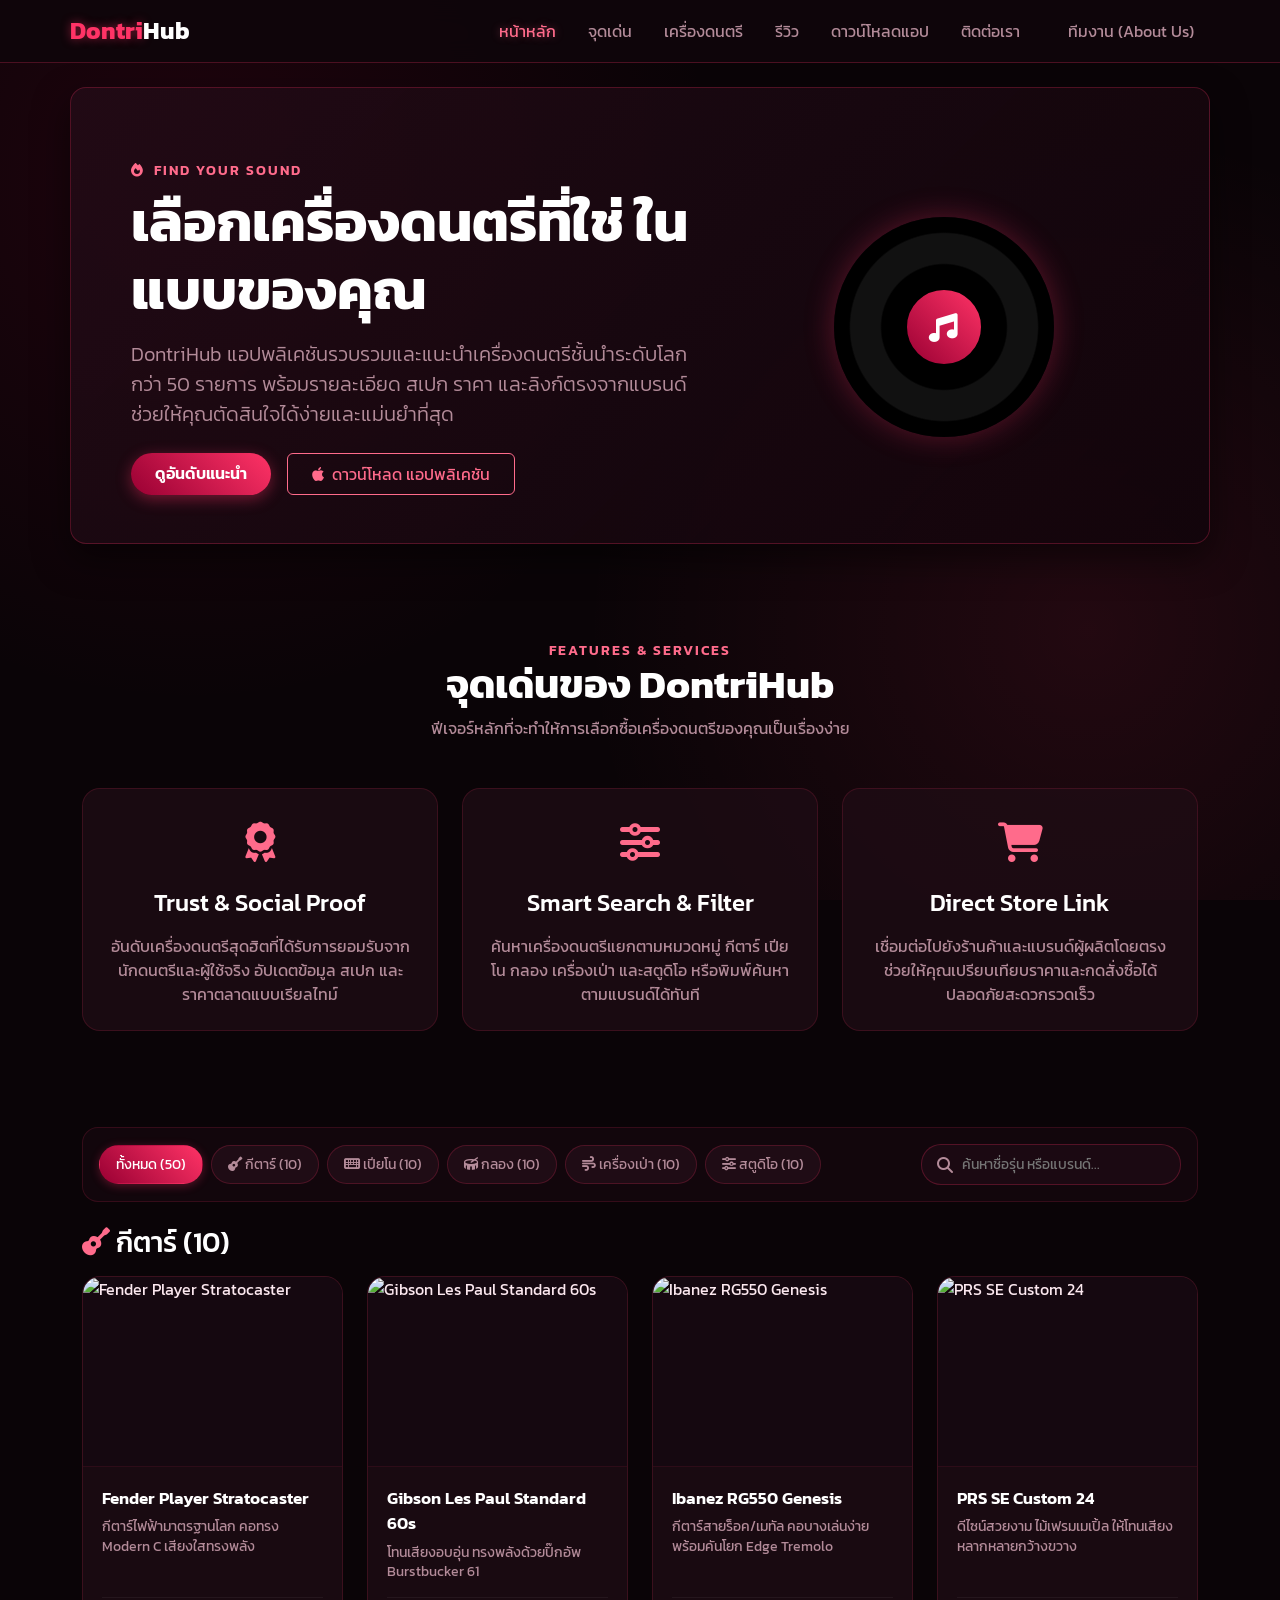
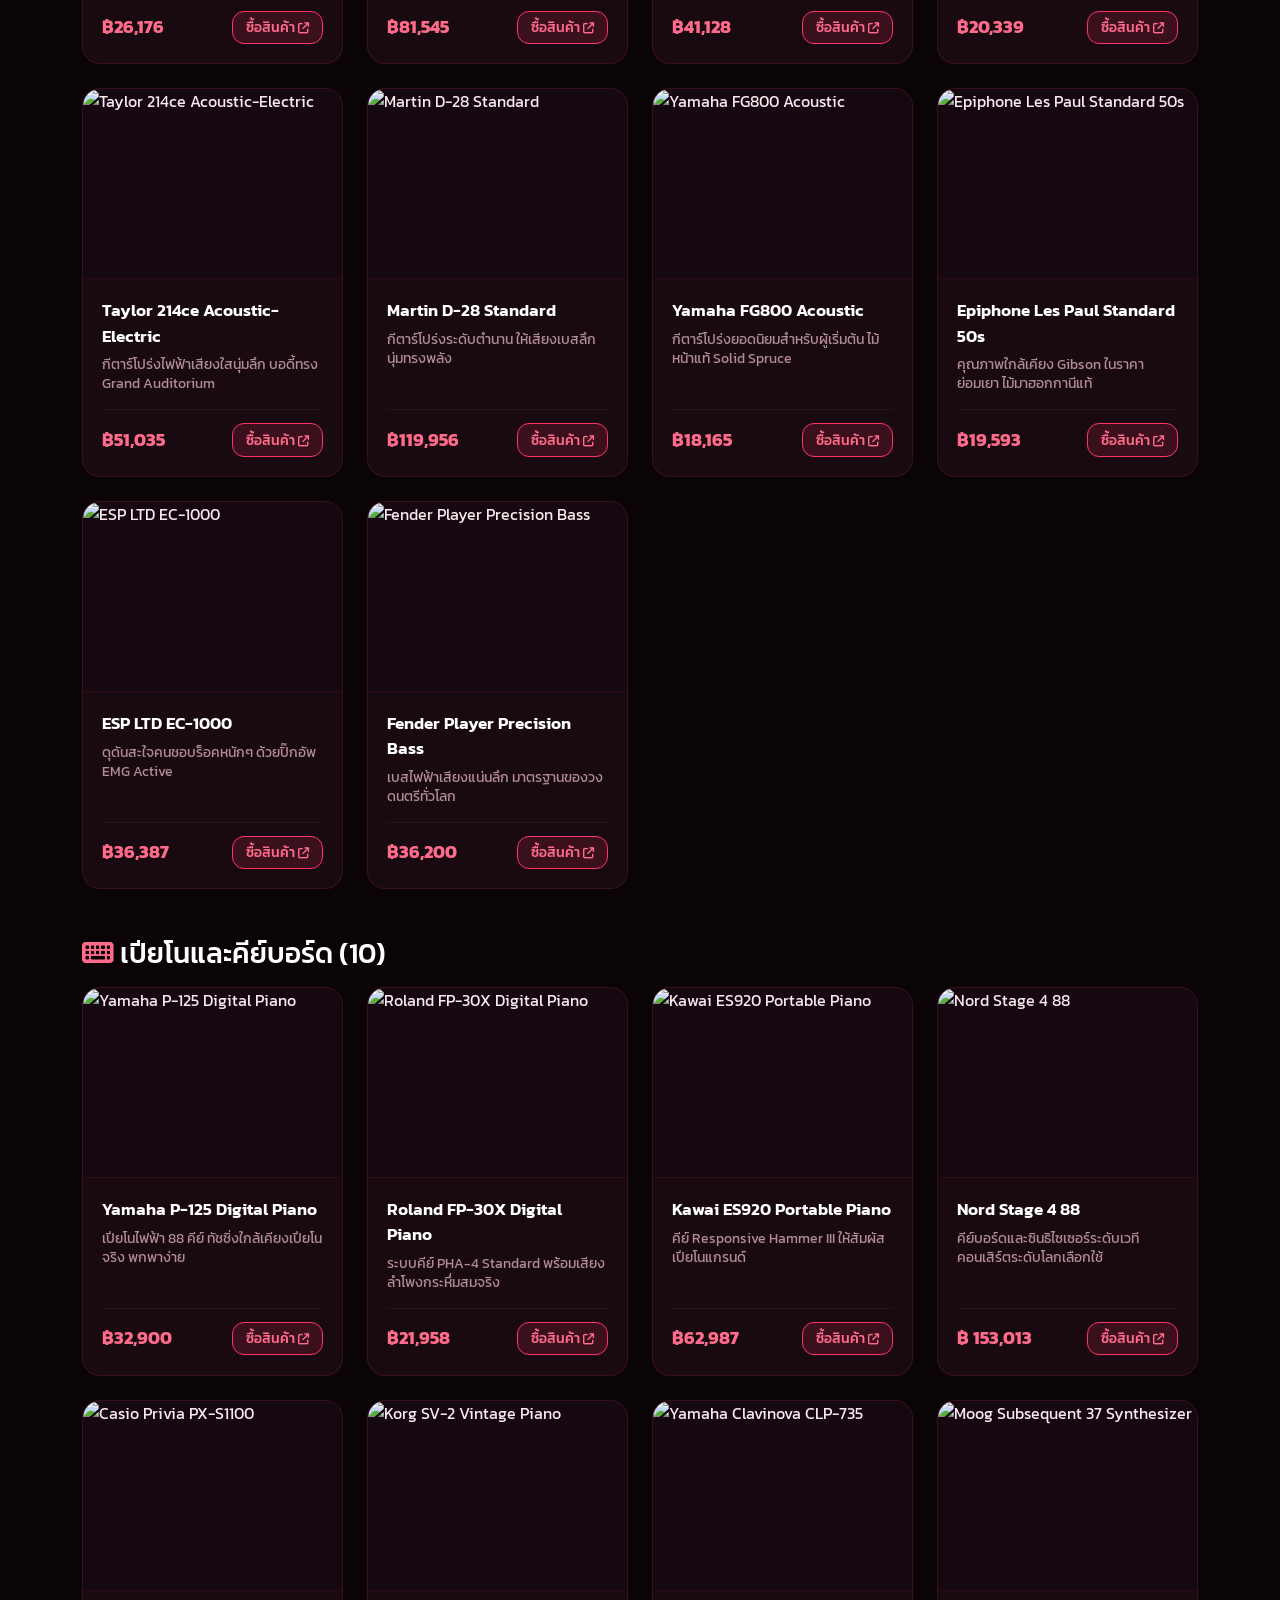
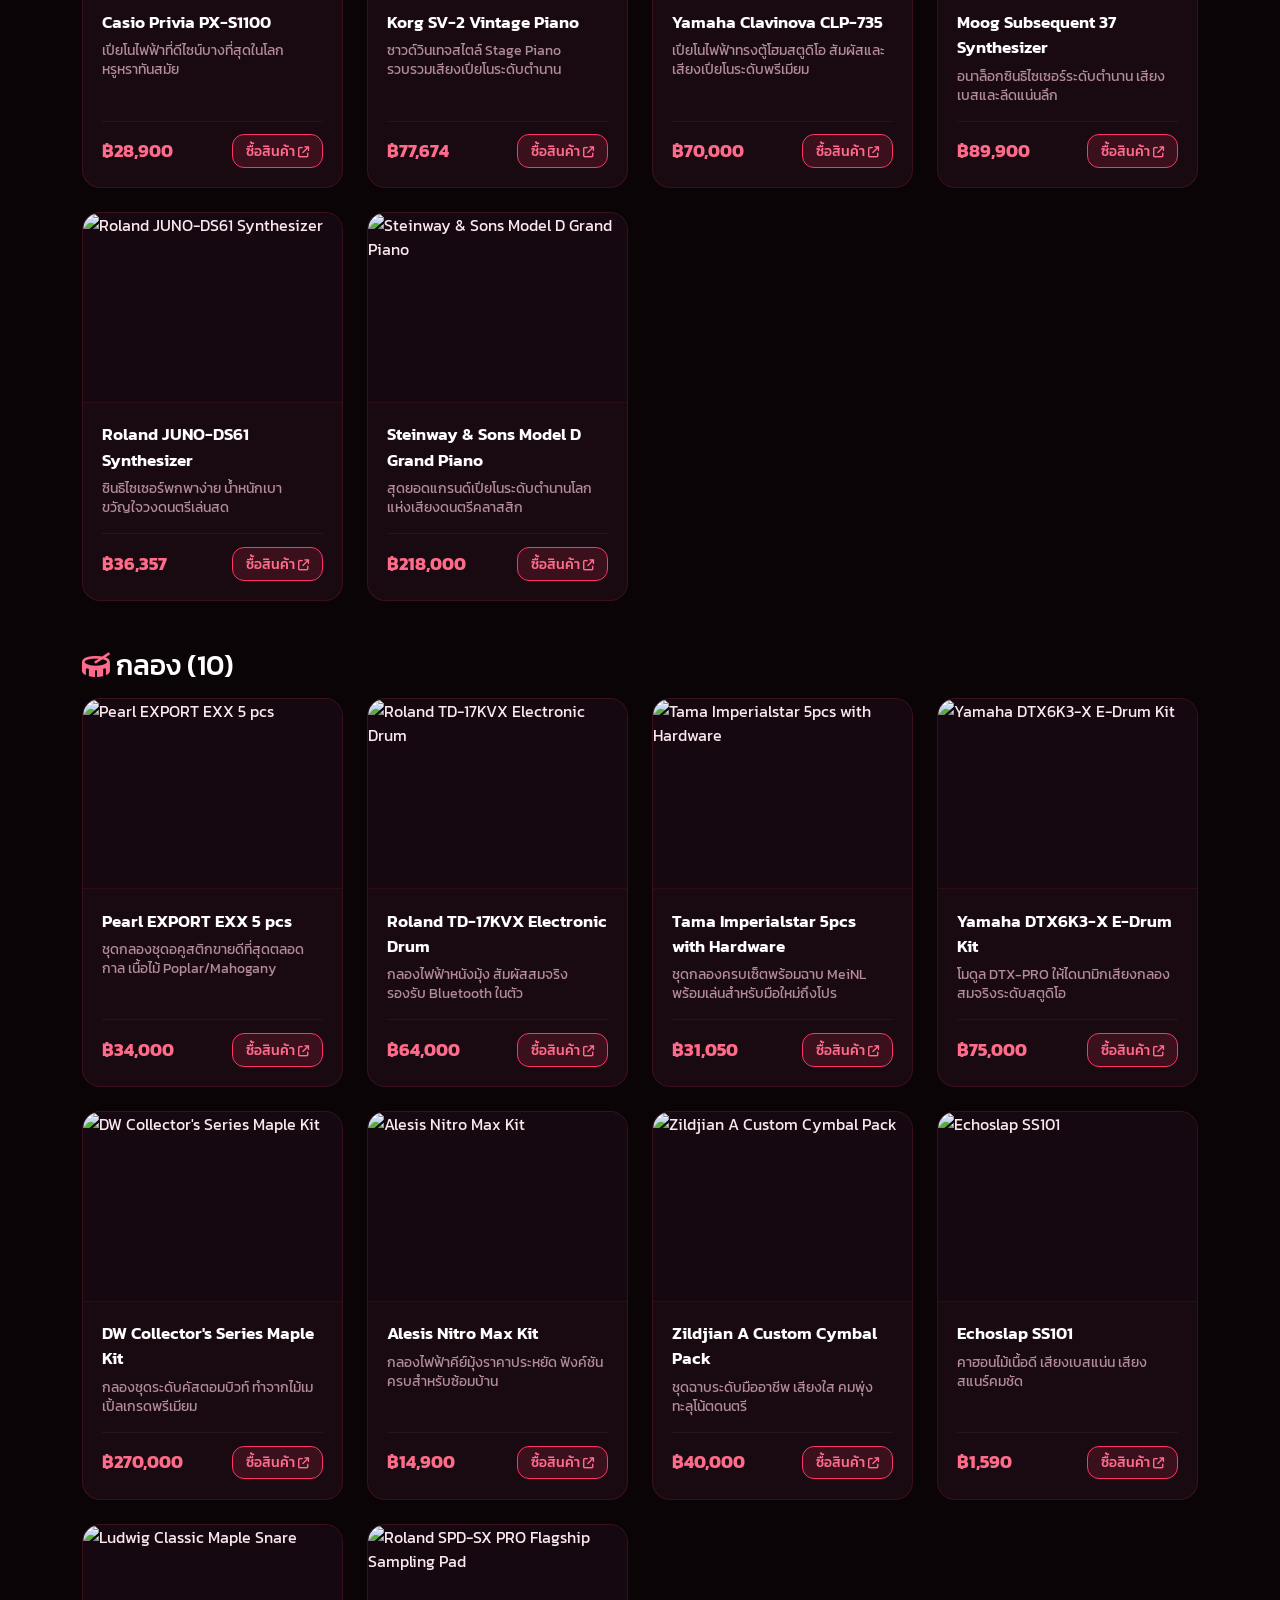
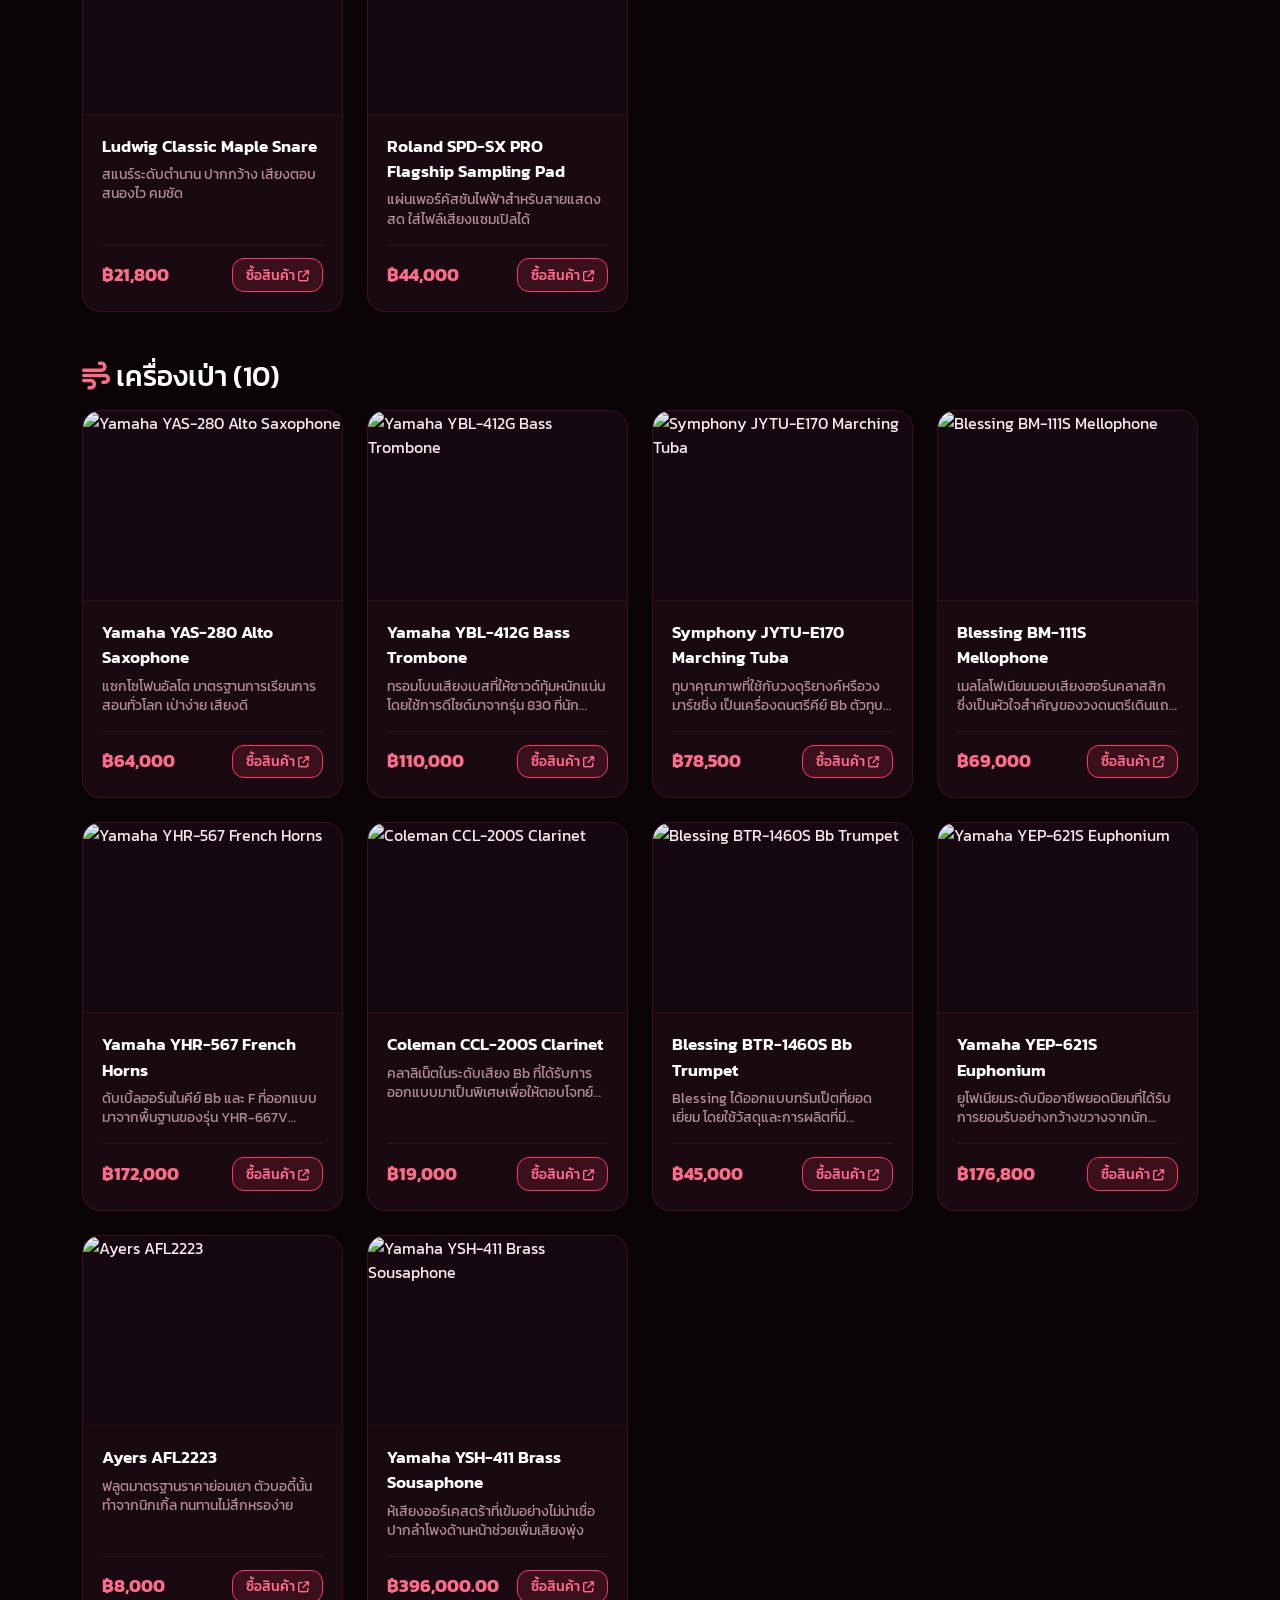
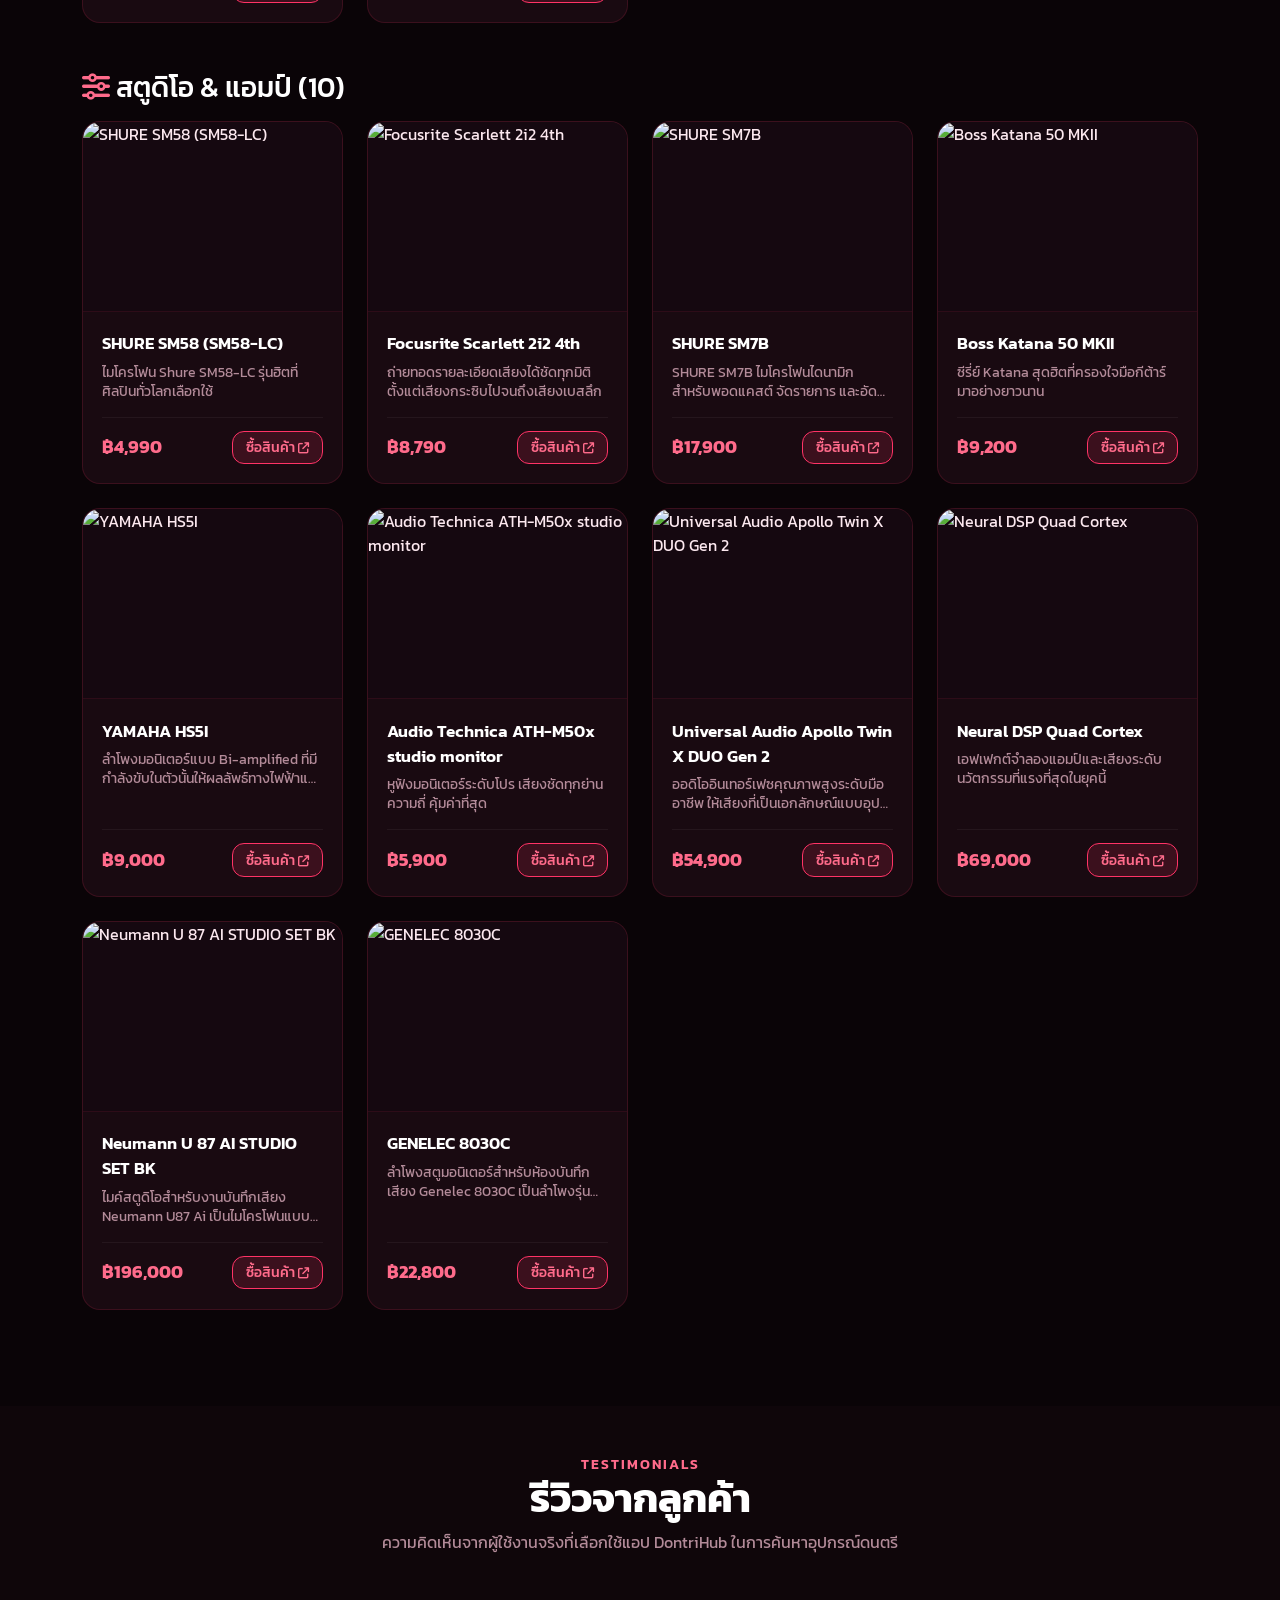
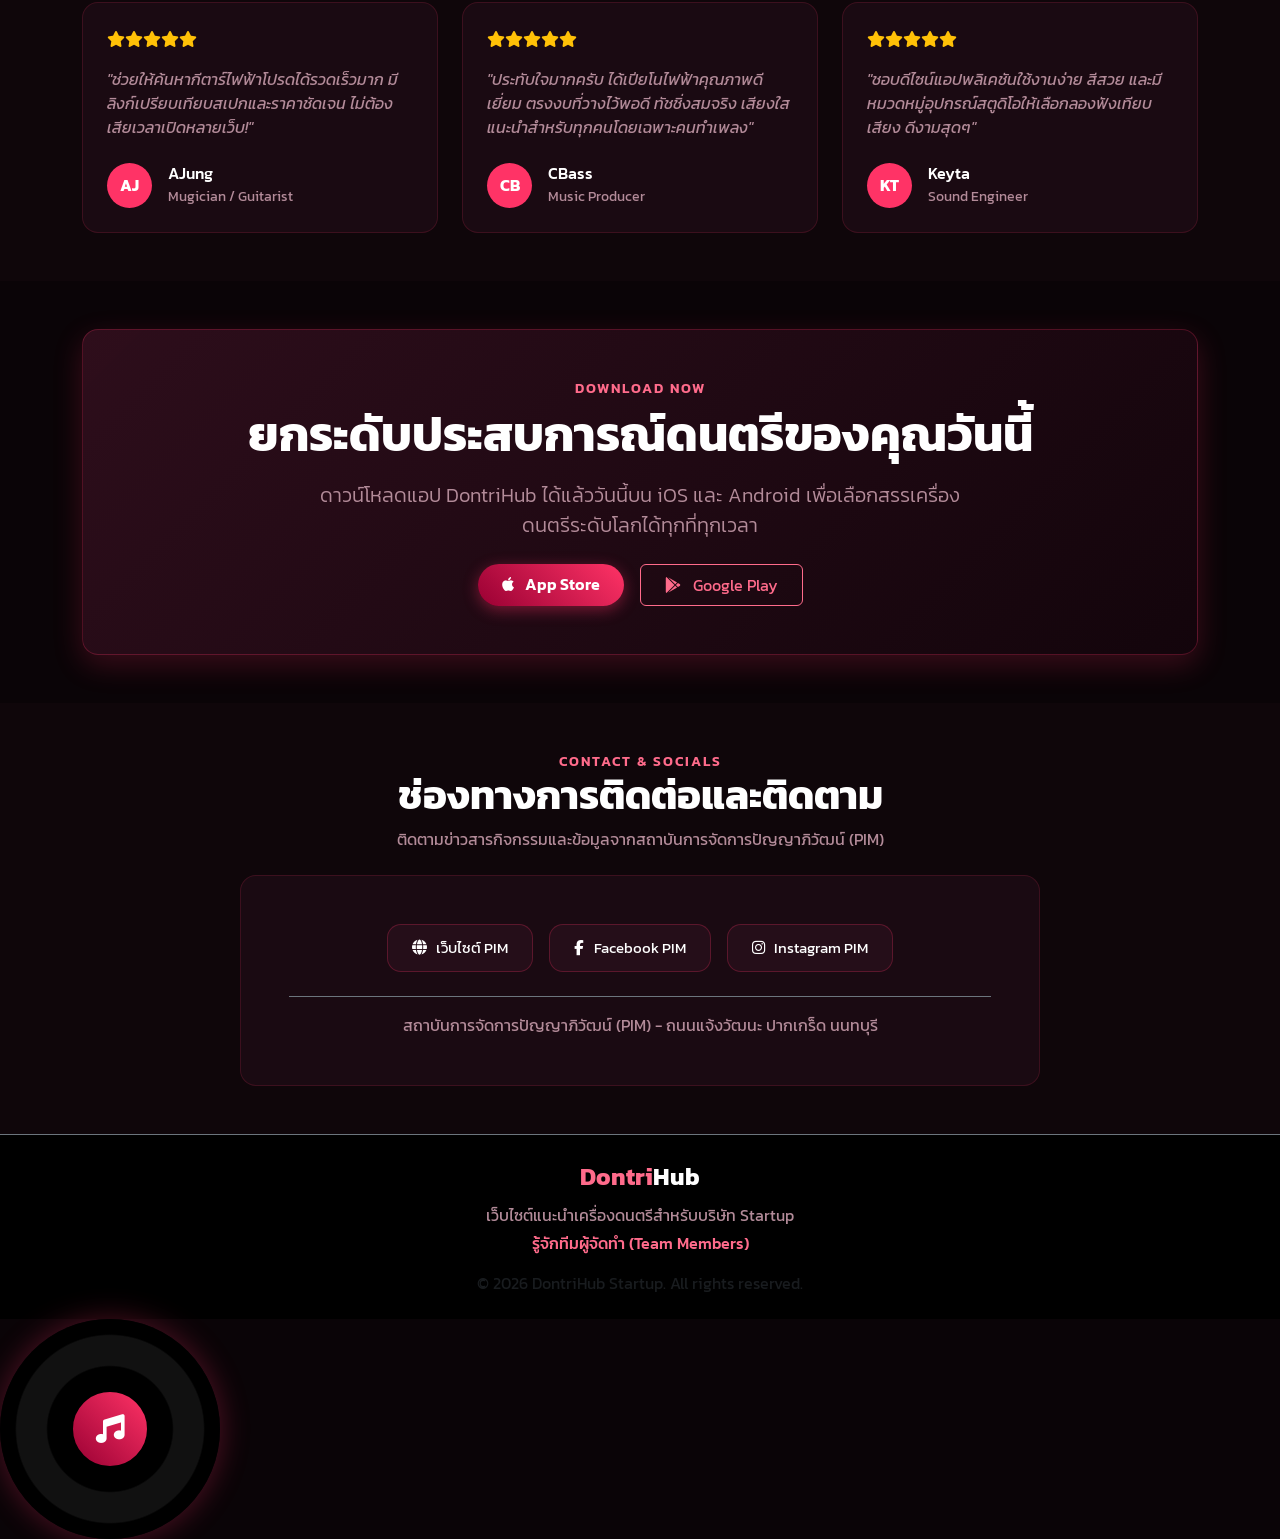
==== index.html @ ffc04650 "Add files via upload" ====
<!DOCTYPE html>
<html lang="th">

<head>
    <meta charset="UTF-8">
    <meta name="viewport" content="width=device-width, initial-scale=1.0">
    <title>DontriHub</title>
    <link rel="icon" type="image/jpeg" href="Logo.png">    
    <!-- Bootstrap 5 CSS -->
    <link href="https://cdn.jsdelivr.net/npm/bootstrap@5.3.2/dist/css/bootstrap.min.css" rel="stylesheet">

    <!-- Google Fonts & Font Awesome -->
    <link href="https://fonts.googleapis.com/css2?family=Kanit:wght@300;400;500;600;700&display=swap" rel="stylesheet">
    <link rel="stylesheet" href="https://cdnjs.cloudflare.com/ajax/libs/font-awesome/6.4.0/css/all.min.css">

    <!-- Custom CSS -->
    <link rel="stylesheet" href="style.css">
</head>

<body data-bs-spy="scroll" data-bs-target="#navbar-main" data-bs-offset="80">

    <!-- Header / Navbar -->
    <header class="sticky-top bg-dark-nav">
        <nav id="navbar-main" class="navbar navbar-expand-lg navbar-dark container py-2">
            <a class="navbar-brand logo fw-bold" href="#header"><span>Dontri</span>Hub</a>
            <button class="navbar-toggler" type="button" data-bs-toggle="collapse" data-bs-target="#navbarNav">
                <span class="navbar-toggler-icon"></span>
            </button>
            <div class="collapse navbar-collapse" id="navbarNav">
                <ul class="navbar-nav ms-auto align-items-center gap-lg-3">
                    <li class="nav-item"><a class="nav-link active" href="#header">หน้าหลัก</a></li>
                    <li class="nav-item"><a class="nav-link" href="#features">จุดเด่น</a></li>
                    <li class="nav-item"><a class="nav-link" href="#catalog">เครื่องดนตรี</a></li>
                    <li class="nav-item"><a class="nav-link" href="#testimonials">รีวิว</a></li>
                    <li class="nav-item"><a class="nav-link" href="#cta">ดาวน์โหลดแอป</a></li>
                    <li class="nav-item"><a class="nav-link" href="#contact">ติดต่อเรา</a></li>
                    <li class="nav-item"><a class="nav-link btn btn-outline-pink px-3 ms-lg-2 mt-2 mt-lg-0"
                            href="about.html">ทีมงาน (About Us)</a></li>
                </ul>
            </div>
        </nav>
    </header>

    <!-- SECTION 1: HEADER (TITLE & HERO) -->
    <section id="header" class="hero-section py-5">
        <div class="container">
            <div class="row align-items-center gy-4 hero-banner p-4 p-lg-5 rounded-4">
                <!-- Column 1: Text Content -->
                <div class="col-lg-7 col-12 text-center text-lg-start hero-text">
                    <div class="sub-tag mb-2"><i class="fa-solid fa-fire me-1"></i> FIND YOUR SOUND</div>
                    <h1 class="display-4 fw-bold text-white mb-3">เลือกเครื่องดนตรีที่ใช่ ในแบบของคุณ</h1>
                    <p class="lead text-sub mb-4">
                        DontriHub แอปพลิเคชันรวบรวมและแนะนำเครื่องดนตรีชั้นนำระดับโลกกว่า 50 รายการ
                        พร้อมรายละเอียด สเปก ราคา และลิงก์ตรงจากแบรนด์ ช่วยให้คุณตัดสินใจได้ง่ายและแม่นยำที่สุด
                    </p>
                    <div class="d-flex flex-wrap gap-3 justify-content-center justify-content-lg-start">
                        <a href="#catalog" class="btn btn-primary-custom px-4 py-2">ดูอันดับแนะนำ</a>
                        <a href="#cta" class="btn btn-outline-pink px-4 py-2"><i class="fa-brands fa-apple me-1"></i>
                            ดาวน์โหลด แอปพลิเคชัน</a>
                    </div>
                </div>
                <!-- Column 2: Interactive Vinyl / App Preview -->
                <div class="col-lg-5 col-12 d-flex justify-content-center">
                    <div class="vinyl-wrapper">
                        <div class="vinyl-disc">
                            <div class="vinyl-center">
                                <i class="fa-solid fa-music"></i>
                            </div>
                        </div>
                    </div>
                </div>
            </div>
        </div>
    </section>

    <!-- SECTION 2: FEATURES (3 Column Responsive Requirement) -->
    <section id="features" class="py-5">
        <div class="container">
            <div class="text-center mb-5">
                <div class="sub-tag">FEATURES & SERVICES</div>
                <h2 class="display-6 fw-bold text-white">จุดเด่นของ DontriHub</h2>
                <p class="text-sub">ฟีเจอร์หลักที่จะทำให้การเลือกซื้อเครื่องดนตรีของคุณเป็นเรื่องง่าย</p>
            </div>

            <!-- Desktop: 3 Columns, Mobile/Tablet: 1 Column -->
            <div class="row g-4">
                <div class="col-lg-4 col-md-12">
                    <div class="card feature-card h-100 p-4 text-center">
                        <div class="feature-icon mb-3">
                           <i class="fa-solid fa-award"></i>
                        </div>
                        <h4 class="text-white mb-3">Trust & Social Proof</h4>
                        <p class="text-sub mb-0">อันดับเครื่องดนตรีสุดฮิตที่ได้รับการยอมรับจากนักดนตรีและผู้ใช้จริง อัปเดตข้อมูล สเปก และราคาตลาดแบบเรียลไทม์</p>
                    </div>
                </div>
                <div class="col-lg-4 col-md-12">
                    <div class="card feature-card h-100 p-4 text-center">
                        <div class="feature-icon mb-3">
                            <i class="fa-solid fa-sliders"></i>
                        </div>
                        <h4 class="text-white mb-3">Smart Search & Filter</h4>
                        <p class="text-sub mb-0">ค้นหาเครื่องดนตรีแยกตามหมวดหมู่ กีตาร์ เปียโน กลอง เครื่องเป่า
                            และสตูดิโอ หรือพิมพ์ค้นหาตามแบรนด์ได้ทันที</p>
                    </div>
                </div>
                <div class="col-lg-4 col-md-12">
                    <div class="card feature-card h-100 p-4 text-center">
                        <div class="feature-icon mb-3">
                            <i class="fa-solid fa-cart-shopping"></i>
                        </div>
                        <h4 class="text-white mb-3">Direct Store Link</h4>
                        <p class="text-sub mb-0">เชื่อมต่อไปยังร้านค้าและแบรนด์ผู้ผลิตโดยตรง
                            ช่วยให้คุณเปรียบเทียบราคาและกดสั่งซื้อได้ปลอดภัยสะดวกรวดเร็ว</p>
                    </div>
                </div>
            </div>
        </div>
    </section>

    <!-- CATALOG SECTION (INSTRUMENT RANKING) -->
    <section id="catalog" class="py-5">
        <div class="container">
            <!-- Controls Bar (Category Tabs & Search Input) -->
            <div
                class="controls-bar p-3 mb-4 rounded-4 d-flex flex-wrap align-items-center justify-content-between gap-3">
                <div class="category-tabs d-flex flex-wrap gap-2">
                    <button class="tab-btn active" onclick="scrollToCategory('catalog-start', this)">ทั้งหมด
                        (50)</button>
                    <button class="tab-btn" onclick="scrollToCategory('cat-guitar', this)"><i
                            class="fa-solid fa-guitar"></i> กีตาร์ (10)</button>
                    <button class="tab-btn" onclick="scrollToCategory('cat-piano', this)"><i
                            class="fa-solid fa-keyboard"></i> เปียโน (10)</button>
                    <button class="tab-btn" onclick="scrollToCategory('cat-drums', this)"><i
                            class="fa-solid fa-drum"></i> กลอง (10)</button>
                    <button class="tab-btn" onclick="scrollToCategory('cat-wind', this)"><i
                            class="fa-solid fa-wind"></i> เครื่องเป่า (10)</button>
                    <button class="tab-btn" onclick="scrollToCategory('cat-studio', this)"><i
                            class="fa-solid fa-sliders"></i> สตูดิโอ (10)</button>
                </div>
                <div class="search-box">
                    <i class="fa-solid fa-magnifying-glass"></i>
                    <input type="text" id="searchInput" onkeyup="searchProducts()"
                        placeholder="ค้นหาชื่อรุ่น หรือแบรนด์...">
                </div>
            </div>

            <!-- Search Results Container -->
            <div id="searchResultContainer" style="display: none;" class="mb-5">
                <div class="category-title mb-3">
                    <h3 class="text-white"><i class="fa-solid fa-magnifying-glass text-pink"></i> ผลการค้นหา</h3>
                </div>
                <div class="products-grid" id="searchGrid"></div>
            </div>

            <!-- All Categories Container -->
            <div id="allCategoriesContainer">
                <!-- 1. กีตาร์ -->
                <div id="cat-guitar" class="category-block mb-5">
                    <div class="category-title mb-3">
                        <h3 class="text-white"><i class="fa-solid fa-guitar text-pink"></i> กีตาร์ (10)</h3>
                    </div>
                    <div class="products-grid" id="grid-guitar"></div>
                </div>

                <!-- 2. เปียโนและคีย์บอร์ด -->
                <div id="cat-piano" class="category-block mb-5">
                    <div class="category-title mb-3">
                        <h3 class="text-white"><i class="fa-solid fa-keyboard text-pink"></i> เปียโนและคีย์บอร์ด (10)
                        </h3>
                    </div>
                    <div class="products-grid" id="grid-piano"></div>
                </div>

                <!-- 3. กลอง -->
                <div id="cat-drums" class="category-block mb-5">
                    <div class="category-title mb-3">
                        <h3 class="text-white"><i class="fa-solid fa-drum text-pink"></i> กลอง (10)</h3>
                    </div>
                    <div class="products-grid" id="grid-drums"></div>
                </div>

                <!-- 4. เครื่องเป่า -->
                <div id="cat-wind" class="category-block mb-5">
                    <div class="category-title mb-3">
                        <h3 class="text-white"><i class="fa-solid fa-wind text-pink"></i> เครื่องเป่า (10)</h3>
                    </div>
                    <div class="products-grid" id="grid-wind"></div>
                </div>

                <!-- 5. สตูดิโอ & แอมป์ -->
                <div id="cat-studio" class="category-block mb-5">
                    <div class="category-title mb-3">
                        <h3 class="text-white"><i class="fa-solid fa-sliders text-pink"></i> สตูดิโอ & แอมป์ (10)</h3>
                    </div>
                    <div class="products-grid" id="grid-studio"></div>
                </div>
            </div>
        </div>
    </section>

    <!-- SECTION 3: ADDITIONAL SECTION - TESTIMONIALS (Required Optional Choice) -->
    <section id="testimonials" class="py-5 bg-card-dark">
        <div class="container">
            <div class="text-center mb-5">
                <div class="sub-tag">TESTIMONIALS</div>
                <h2 class="display-6 fw-bold text-white">รีวิวจากลูกค้า</h2>
                <p class="text-sub">ความคิดเห็นจากผู้ใช้งานจริงที่เลือกใช้แอป DontriHub ในการค้นหาอุปกรณ์ดนตรี</p>
            </div>
            <div class="row g-4">
                <div class="col-lg-4 col-md-6">
                    <div class="testimonial-card p-4 h-100 rounded-4">
                        <div class="stars mb-3 text-warning">
                            <i class="fa-solid fa-star"></i><i class="fa-solid fa-star"></i><i
                                class="fa-solid fa-star"></i><i class="fa-solid fa-star"></i><i
                                class="fa-solid fa-star"></i>
                        </div>
                        <p class="text-sub fst-italic mb-4">"ช่วยให้ค้นหากีตาร์ไฟฟ้าโปรดได้รวดเร็วมาก
                            มีลิงก์เปรียบเทียบสเปกและราคาชัดเจน ไม่ต้องเสียเวลาเปิดหลายเว็บ!"</p>
                        <div class="d-flex align-items-center gap-3">
                            <div
                                class="user-avatar rounded-circle bg-pink text-white d-flex align-items-center justify-content-center fw-bold">
                                AJ</div>
                            <div>
                                <h6 class="text-white mb-0">AJung</h6>
                                <small class="text-sub">Mugician / Guitarist</small>
                            </div>
                        </div>
                    </div>
                </div>
                <div class="col-lg-4 col-md-6">
                    <div class="testimonial-card p-4 h-100 rounded-4">
                        <div class="stars mb-3 text-warning">
                            <i class="fa-solid fa-star"></i><i class="fa-solid fa-star"></i><i
                                class="fa-solid fa-star"></i><i class="fa-solid fa-star"></i><i
                                class="fa-solid fa-star"></i>
                        </div>
                        <p class="text-sub fst-italic mb-4">"ประทับใจมากครับ ได้เปียโนไฟฟ้าคุณภาพดีเยี่ยม ตรงงบที่วางไว้พอดี ทัชชิ่งสมจริง เสียงใส แนะนำสำหรับทุกคนโดยเฉพาะคนทำเพลง"</p>
                        <div class="d-flex align-items-center gap-3">
                            <div
                                class="user-avatar rounded-circle bg-pink text-white d-flex align-items-center justify-content-center fw-bold">
                                CB</div>
                            <div>
                                <h6 class="text-white mb-0">CBass</h6>
                                <small class="text-sub">Music Producer</small>
                            </div>
                        </div>
                    </div>
                </div>
                <div class="col-lg-4 col-md-12">
                    <div class="testimonial-card p-4 h-100 rounded-4">
                        <div class="stars mb-3 text-warning">
                            <i class="fa-solid fa-star"></i><i class="fa-solid fa-star"></i><i
                                class="fa-solid fa-star"></i><i class="fa-solid fa-star"></i><i
                                class="fa-solid fa-star"></i>
                        </div>
                        <p class="text-sub fst-italic mb-4">"ชอบดีไซน์แอปพลิเคชันใช้งานง่าย สีสวย
                            และมีหมวดหมู่อุปกรณ์สตูดิโอให้เลือกลองฟังเทียบเสียง ดีงามสุดๆ"</p>
                        <div class="d-flex align-items-center gap-3">
                            <div
                                class="user-avatar rounded-circle bg-pink text-white d-flex align-items-center justify-content-center fw-bold">
                                KT</div>
                            <div>
                                <h6 class="text-white mb-0">Keyta</h6>
                                <small class="text-sub">Sound Engineer</small>
                            </div>
                        </div>
                    </div>
                </div>
            </div>
        </div>
    </section>

    <!-- SECTION 4: CALL FOR ACTION (CTA) -->
    <section id="cta" class="py-5">
        <div class="container">
            <div class="cta-card p-5 text-center rounded-4 position-relative overflow-hidden">
                <div class="sub-tag mb-2">DOWNLOAD NOW</div>
                <h2 class="display-5 fw-bold text-white mb-3">ยกระดับประสบการณ์ดนตรีของคุณวันนี้</h2>
                <p class="lead text-sub mb-4 col-lg-8 mx-auto">ดาวน์โหลดแอป DontriHub ได้แล้ววันนี้บน iOS และ
                    Android เพื่อเลือกสรรเครื่องดนตรีระดับโลกได้ทุกที่ทุกเวลา</p>
                <div class="d-flex flex-wrap gap-3 justify-content-center">
                    <a href="https://www.apple.com/app-store/" target="_blank"
                        class="btn btn-primary-custom px-4 py-2 fs-6"><i class="fa-brands fa-apple me-2"></i> App
                        Store</a>
                    <a href="https://play.google.com/store" target="_blank"
                        class="btn btn-outline-pink px-4 py-2 fs-6"><i class="fa-brands fa-google-play me-2"></i> Google
                        Play</a>
                </div>
            </div>
        </div>
    </section>

    <!-- SECTION 5: SOCIAL LINK & CONTACT -->
    <section id="contact" class="py-5 bg-card-dark">
        <div class="container">
            <div class="text-center mb-4">
                <div class="sub-tag">CONTACT & SOCIALS</div>
                <h2 class="display-6 fw-bold text-white">ช่องทางการติดต่อและติดตาม</h2>
                <p class="text-sub">ติดตามข่าวสารกิจกรรมและข้อมูลจากสถาบันการจัดการปัญญาภิวัฒน์ (PIM)</p>
            </div>

            <div class="contact-box p-4 p-md-5 rounded-4 text-center max-w-800 mx-auto">
                <div class="social-links d-flex flex-wrap justify-content-center gap-3 mb-4">
                    <a href="https://www.pim.ac.th/" target="_blank" class="social-btn">
                        <i class="fa-solid fa-globe"></i> เว็บไซต์ PIM
                    </a>
                    <a href="https://www.facebook.com/pimfanpage" target="_blank" class="social-btn">
                        <i class="fa-brands fa-facebook-f"></i> Facebook PIM
                    </a>
                    <a href="https://www.instagram.com/piminstitute" target="_blank" class="social-btn">
                        <i class="fa-brands fa-instagram"></i> Instagram PIM
                    </a>
                </div>
                <div class="text-sub border-top border-secondary pt-3 mt-3 fs-6">
                    <p class="mb-0">สถาบันการจัดการปัญญาภิวัฒน์ (PIM) - ถนนแจ้งวัฒนะ ปากเกร็ด นนทบุรี</p>
                </div>
            </div>
        </div>
    </section>

    <!-- Footer -->
    <footer class="py-4 bg-black border-top border-secondary text-center">
        <div class="container">
            <div class="f-logo fw-bold fs-4 text-pink mb-2">Dontri<span class="text-white">Hub</span></div>
            <p class="text-sub mb-1">เว็บไซต์แนะนำเครื่องดนตรีสำหรับบริษัท Startup</p>
            <p><a href="about.html" class="text-pink text-decoration-none fw-medium">รู้จักทีมผู้จัดทำ (Team
                    Members)</a></p>
            <div class="copyright text-muted mt-3">© 2026 DontriHub Startup. All rights reserved.</div>
        </div>
    </footer>

    <!-- Bootstrap 5 JS Bundle -->
    <script src="https://cdn.jsdelivr.net/npm/bootstrap@5.3.2/dist/js/bootstrap.bundle.min.js"></script>
    <!-- Custom JavaScript -->
    <script src="script.js"></script>
    <!-- วางแท็ก audio ไว้ใน body (เปลี่ยน music.mp3 เป็นชื่อไฟล์เสียงของคุณ) -->
<audio id="myMusic" src="music.mp3"></audio>

<!-- เพิ่ม onclick="toggleMusic()" และ cursor: pointer ที่ vinyl-wrapper -->
<div class="vinyl-wrapper" onclick="toggleMusic()" style="cursor: pointer;">
    <div class="vinyl-disc">
        <div class="vinyl-center">
            <i class="fa-solid fa-music"></i>
        </div>
    </div>
</div>
</body>

</html>
---- style.css ----
:root {
    --bg-dark: #0a0407;
    --bg-card: rgba(32, 14, 22, 0.7);
    --bg-card-hover: rgba(55, 20, 35, 0.85);
    --accent-red: #ff3366;
    --accent-pastel-pink: #ff6b8b;
    --accent-crimson: #990033;
    --text-main: #fce8ef;
    --text-sub: #b38b99;
    --border-glow: rgba(255, 51, 102, 0.25);
    --nav-bg: rgba(15, 6, 11, 0.95);
}

* {
    box-sizing: border-box;
    font-family: 'Kanit', sans-serif;
}

body {
    background-color: var(--bg-dark);
    color: var(--text-main);
    min-height: 100vh;
    background-image: 
        radial-gradient(circle at 15% 20%, rgba(153, 0, 51, 0.15) 0%, transparent 40%),
        radial-gradient(circle at 85% 70%, rgba(255, 51, 102, 0.1) 0%, transparent 40%);
    background-attachment: fixed;
    display: flex;
    flex-direction: column;
}

.bg-dark-nav {
    background: var(--nav-bg);
    backdrop-filter: blur(12px);
    border-bottom: 1px solid var(--border-glow);
}

.text-pink {
    color: var(--accent-pastel-pink) !important;
}

.text-sub {
    color: var(--text-sub) !important;
}

.bg-pink {
    background-color: var(--accent-red) !important;
}

.bg-card-dark {
    background-color: rgba(20, 8, 14, 0.5);
}

/* Logo */
.logo {
    font-size: 1.5rem;
    color: #fff !important;
}

.logo span {
    color: var(--accent-red);
    text-shadow: 0 0 10px rgba(255, 51, 102, 0.5);
}

/* Navigation Links */
.navbar-dark .navbar-nav .nav-link {
    color: var(--text-sub);
    font-weight: 400;
    transition: all 0.3s ease;
}

.navbar-dark .navbar-nav .nav-link:hover,
.navbar-dark .navbar-nav .nav-link.active {
    color: var(--accent-pastel-pink);
    text-shadow: 0 0 8px rgba(255, 107, 139, 0.4);
}

.btn-outline-pink {
    color: var(--accent-pastel-pink);
    border-color: var(--accent-pastel-pink);
}

.btn-outline-pink:hover {
    background-color: var(--accent-red);
    border-color: var(--accent-red);
    color: #fff;
    box-shadow: 0 0 12px rgba(255, 51, 102, 0.4);
}

.btn-primary-custom {
    background: linear-gradient(45deg, var(--accent-crimson), var(--accent-red));
    color: #fff;
    border: none;
    border-radius: 30px;
    font-weight: 600;
    box-shadow: 0 4px 15px rgba(255, 51, 102, 0.4);
    transition: all 0.3s ease;
}

.btn-primary-custom:hover {
    transform: translateY(-2px);
    color: #fff;
    box-shadow: 0 6px 20px rgba(255, 51, 102, 0.6);
}

/* Hero Section */
.hero-banner {
    background: linear-gradient(135deg, rgba(35, 12, 23, 0.8), rgba(18, 5, 11, 0.9));
    border: 1px solid var(--border-glow);
    box-shadow: 0 15px 35px rgba(0, 0, 0, 0.5);
}

.sub-tag {
    color: var(--accent-pastel-pink);
    font-size: 0.85rem;
    font-weight: 600;
    letter-spacing: 2px;
    text-transform: uppercase;
}

/* Vinyl Disc Animation */
.vinyl-wrapper {
    position: relative;
    width: 220px;
    height: 220px;
}

.vinyl-disc {
    width: 100%;
    height: 100%;
    border-radius: 50%;
    background: radial-gradient(circle, #222 18%, #111 20%, #111 21%, #000 22%, #000 40%, #111 41%, #111 60%, #000 61%);
    box-shadow: 0 0 30px rgba(255, 51, 102, 0.3);
    display: flex;
    justify-content: center;
    align-items: center;
    animation: rotateVinyl 12s linear infinite;
}

.vinyl-center {
    width: 80px;
    height: 80px;
    border-radius: 50%;
    background: linear-gradient(45deg, var(--accent-crimson), var(--accent-red));
    display: flex;
    justify-content: center;
    align-items: center;
    color: #fff;
    font-size: 1.8rem;
    border: 3px solid #000;
}

@keyframes rotateVinyl {
    from { transform: rotate(0deg); }
    to { transform: rotate(360deg); }
}

/* Feature Cards */
.feature-card {
    background: var(--bg-card);
    border: 1px solid rgba(255, 51, 102, 0.15);
    border-radius: 18px;
    transition: all 0.3s ease;
}

.feature-card:hover {
    transform: translateY(-6px);
    background: var(--bg-card-hover);
    border-color: var(--accent-pastel-pink);
    box-shadow: 0 10px 25px rgba(255, 51, 102, 0.25);
}

.feature-icon {
    font-size: 2.5rem;
    color: var(--accent-pastel-pink);
}

/* Controls Bar */
.controls-bar {
    background: rgba(20, 8, 14, 0.8);
    border: 1px solid rgba(255, 51, 102, 0.15);
}

.tab-btn {
    background: rgba(45, 18, 30, 0.5);
    color: var(--text-sub);
    border: 1px solid rgba(255, 51, 102, 0.2);
    padding: 0.5rem 1rem;
    border-radius: 20px;
    cursor: pointer;
    font-size: 0.9rem;
    transition: all 0.3s;
}

.tab-btn.active, .tab-btn:hover {
    background: linear-gradient(45deg, var(--accent-crimson), var(--accent-red));
    color: #fff;
    border-color: transparent;
    box-shadow: 0 2px 10px rgba(255, 51, 102, 0.3);
}

.search-box {
    position: relative;
    min-width: 260px;
}

.search-box input {
    width: 100%;
    background: rgba(30, 10, 20, 0.8);
    border: 1px solid var(--border-glow);
    padding: 0.55rem 1rem 0.55rem 2.5rem;
    border-radius: 20px;
    color: #fff;
    font-size: 0.9rem;
    outline: none;
}

.search-box i {
    position: absolute;
    left: 1rem;
    top: 50%;
    transform: translateY(-50%);
    color: var(--text-sub);
}

/* Product Cards Grid */
.products-grid {
    display: grid;
    grid-template-columns: repeat(auto-fill, minmax(250px, 1fr));
    gap: 1.5rem;
}

.product-card {
    background: var(--bg-card);
    border: 1px solid rgba(255, 51, 102, 0.15);
    border-radius: 18px;
    overflow: hidden;
    transition: all 0.3s ease;
    display: flex;
    flex-direction: column;
    position: relative;
}

.product-card:hover {
    transform: translateY(-6px);
    background: var(--bg-card-hover);
    border-color: var(--accent-pastel-pink);
    box-shadow: 0 10px 25px rgba(255, 51, 102, 0.25);
}

.card-badge {
    position: absolute;
    top: 12px;
    left: 12px;
    background: rgba(153, 0, 51, 0.85);
    color: #fff;
    padding: 0.2rem 0.6rem;
    border-radius: 10px;
    font-size: 0.75rem;
    font-weight: 600;
    backdrop-filter: blur(4px);
    z-index: 2;
}

.product-img {
    width: 100%;
    height: 190px;
    object-fit: cover;
    background: #150810;
    border-bottom: 1px solid rgba(255, 51, 102, 0.1);
}

.product-info {
    padding: 1.2rem;
    display: flex;
    flex-direction: column;
    flex: 1;
}

.product-title {
    font-size: 1.05rem;
    font-weight: 600;
    color: #fff;
    margin-bottom: 0.4rem;
}

.product-desc {
    font-size: 0.85rem;
    color: var(--text-sub);
    margin-bottom: 1rem;
    line-height: 1.4;
    display: -webkit-box;
    -webkit-line-clamp: 2;
    line-clamp: 2;
    -webkit-box-orient: vertical;
    overflow: hidden;
}

.product-meta {
    margin-top: auto;
    display: flex;
    justify-content: space-between;
    align-items: center;
    padding-top: 0.8rem;
    border-top: 1px solid rgba(255, 255, 255, 0.05);
}

.price {
    font-size: 1.1rem;
    font-weight: 700;
    color: var(--accent-pastel-pink);
}

.buy-btn {
    background: rgba(255, 51, 102, 0.15);
    color: var(--accent-pastel-pink);
    border: 1px solid var(--accent-red);
    padding: 0.35rem 0.8rem;
    border-radius: 12px;
    text-decoration: none;
    font-size: 0.85rem;
    font-weight: 500;
    transition: all 0.2s;
}

.buy-btn:hover {
    background: var(--accent-red);
    color: #fff;
}

/* Testimonials & Info Cards */
.testimonial-card, .info-card, .contact-box {
    background: var(--bg-card);
    border: 1px solid rgba(255, 51, 102, 0.15);
}

.user-avatar {
    width: 45px;
    height: 45px;
    font-size: 1rem;
}

/* CTA Card */
.cta-card {
    background: linear-gradient(135deg, rgba(50, 15, 30, 0.9), rgba(20, 5, 12, 0.95));
    border: 1px solid var(--border-glow);
    box-shadow: 0 10px 30px rgba(255, 51, 102, 0.2);
}

/* Social Buttons */
.social-btn {
    background: rgba(45, 18, 30, 0.6);
    color: #fff;
    border: 1px solid var(--border-glow);
    padding: 0.7rem 1.5rem;
    border-radius: 14px;
    text-decoration: none;
    font-size: 0.95rem;
    display: flex;
    align-items: center;
    gap: 0.6rem;
    transition: all 0.3s;
}

.social-btn:hover {
    background: var(--accent-red);
    color: #fff;
    transform: translateY(-3px);
    box-shadow: 0 5px 15px rgba(255, 51, 102, 0.4);
}

/* Team Card */
.team-card {
    background: var(--bg-card);
    border: 1px solid rgba(255, 51, 102, 0.15);
    transition: all 0.3s ease;
}

.team-card:hover {
    border-color: var(--accent-pastel-pink);
    background: var(--bg-card-hover);
    transform: translateY(-5px);
}

.member-num {
    width: 42px;
    height: 42px;
    background: linear-gradient(45deg, var(--accent-crimson), var(--accent-red));
    border-radius: 50%;
    display: flex;
    align-items: center;
    justify-content: center;
    font-weight: 700;
    color: #fff;
    box-shadow: 0 0 12px rgba(255, 51, 102, 0.4);
}

.member-img {
    width: 90px;
    height: 90px;
    object-fit: cover;
    border: 2px solid var(--accent-pastel-pink);
}

.max-w-800 {
    max-width: 800px;
}
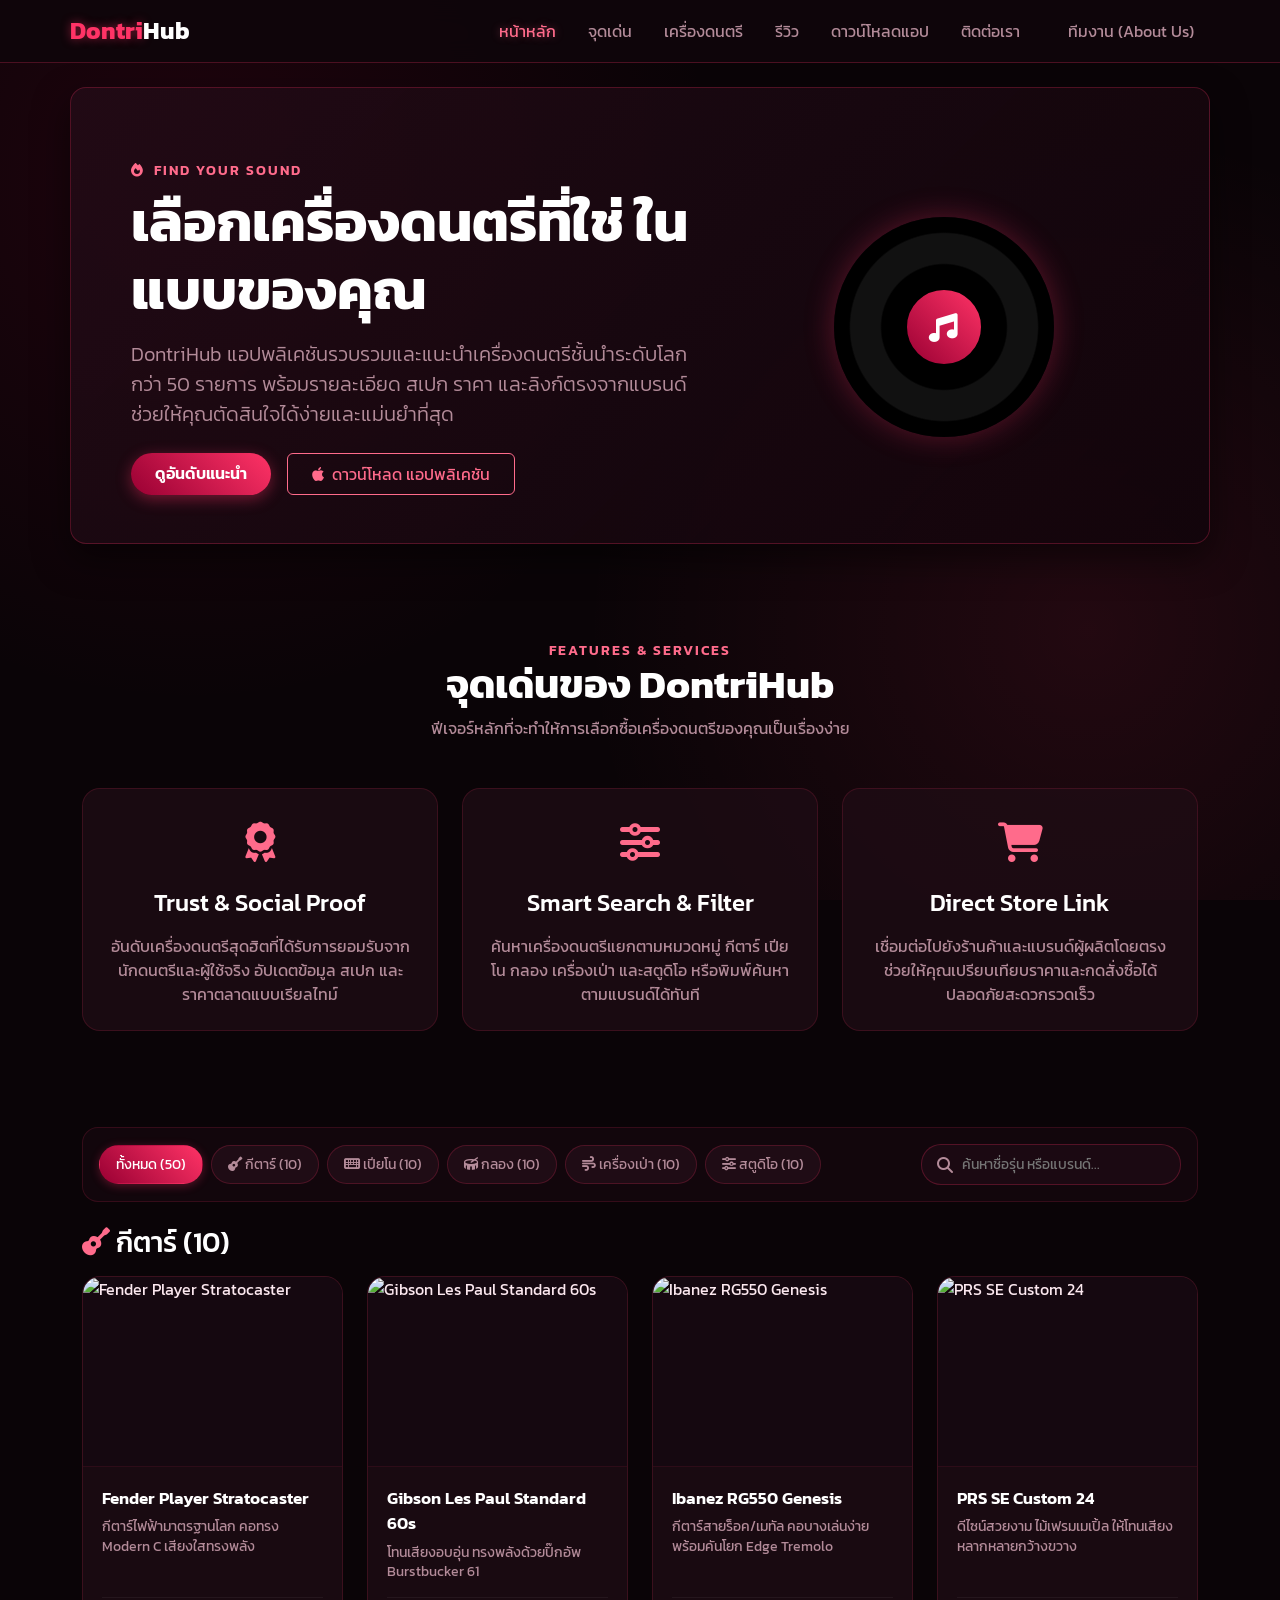
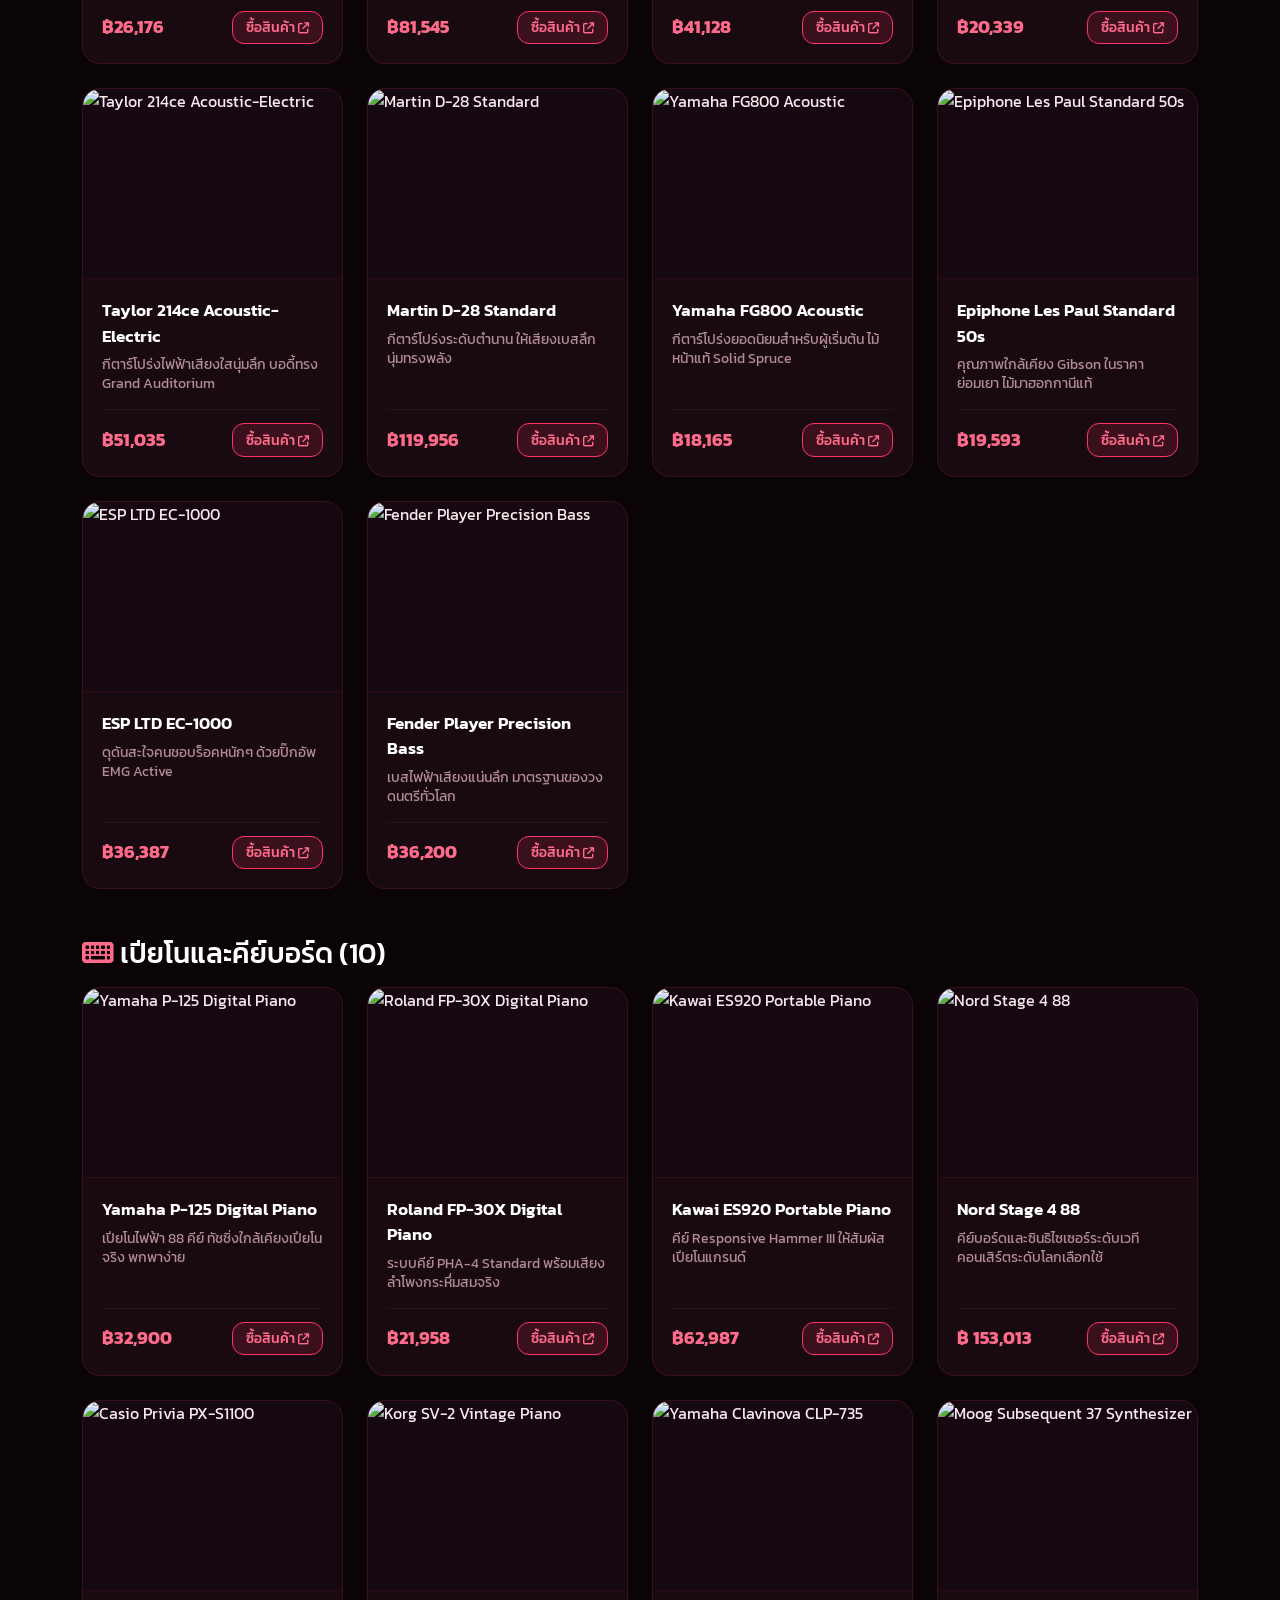
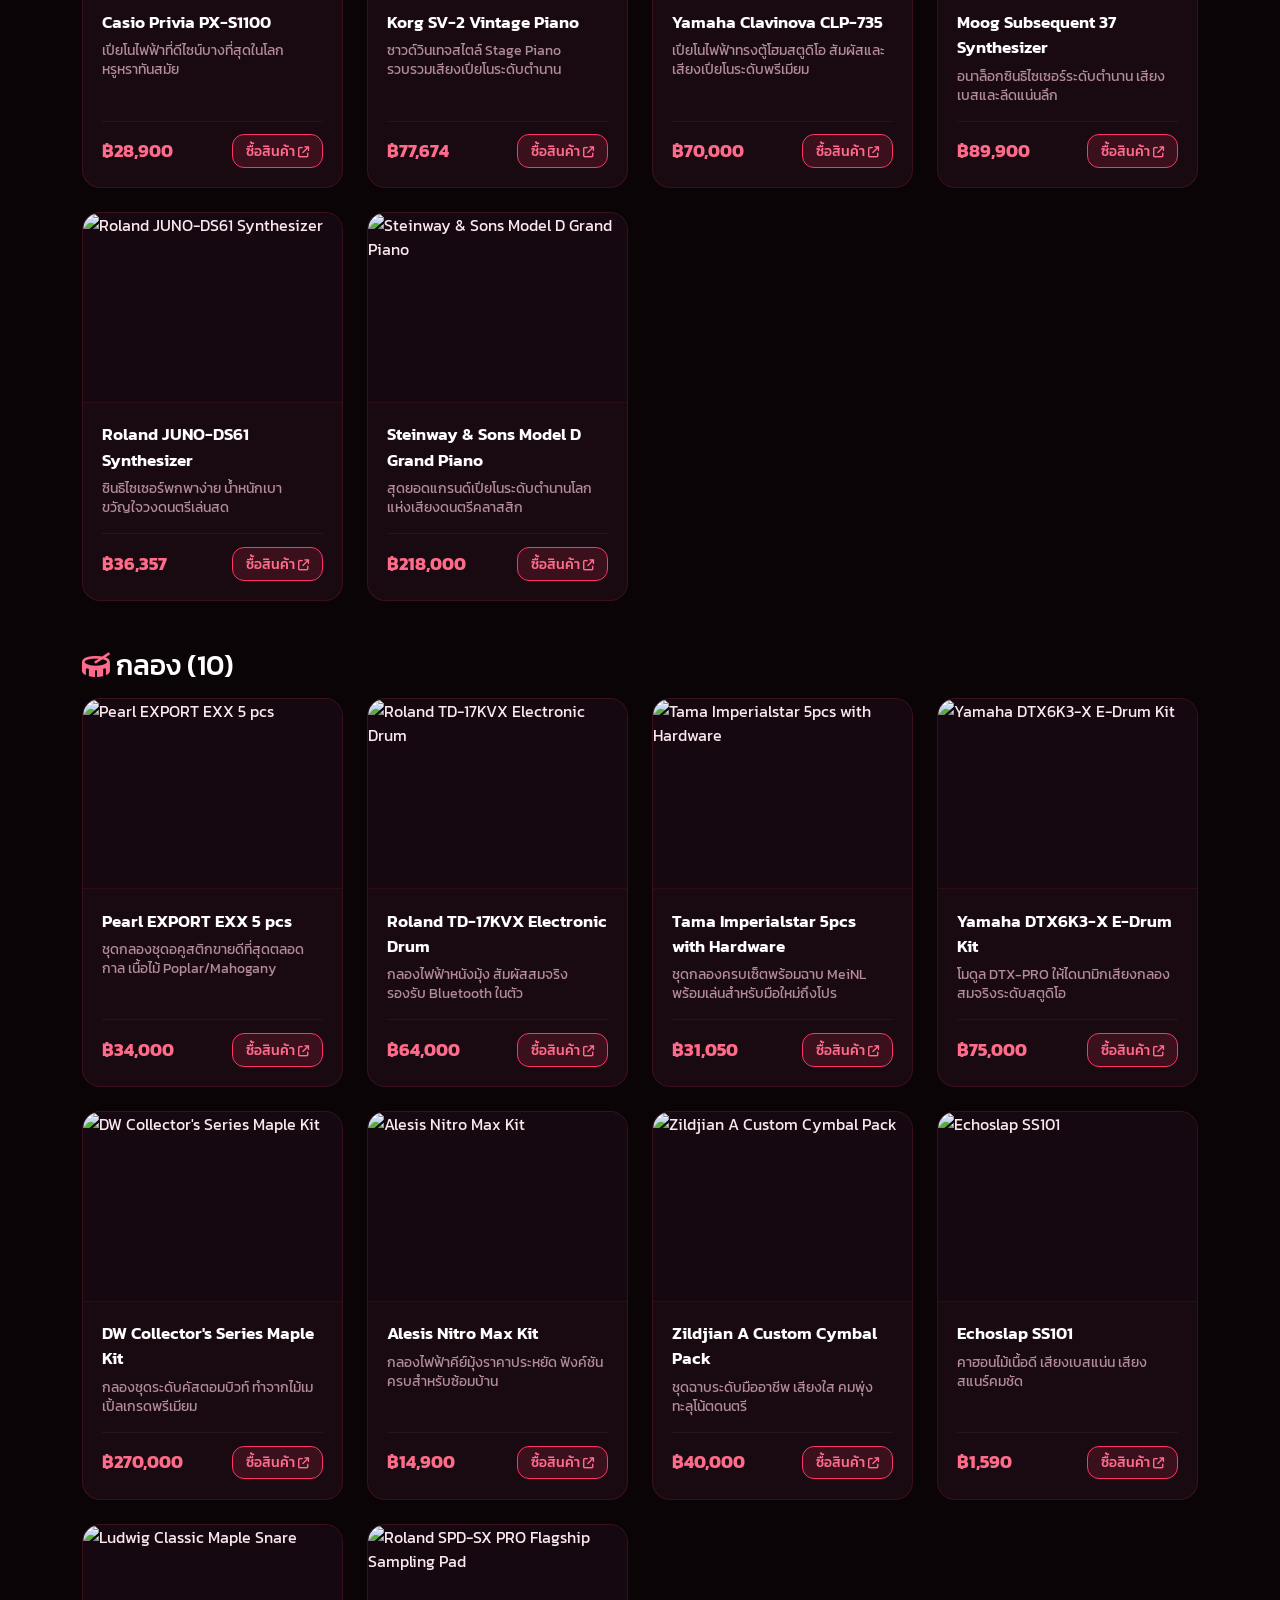
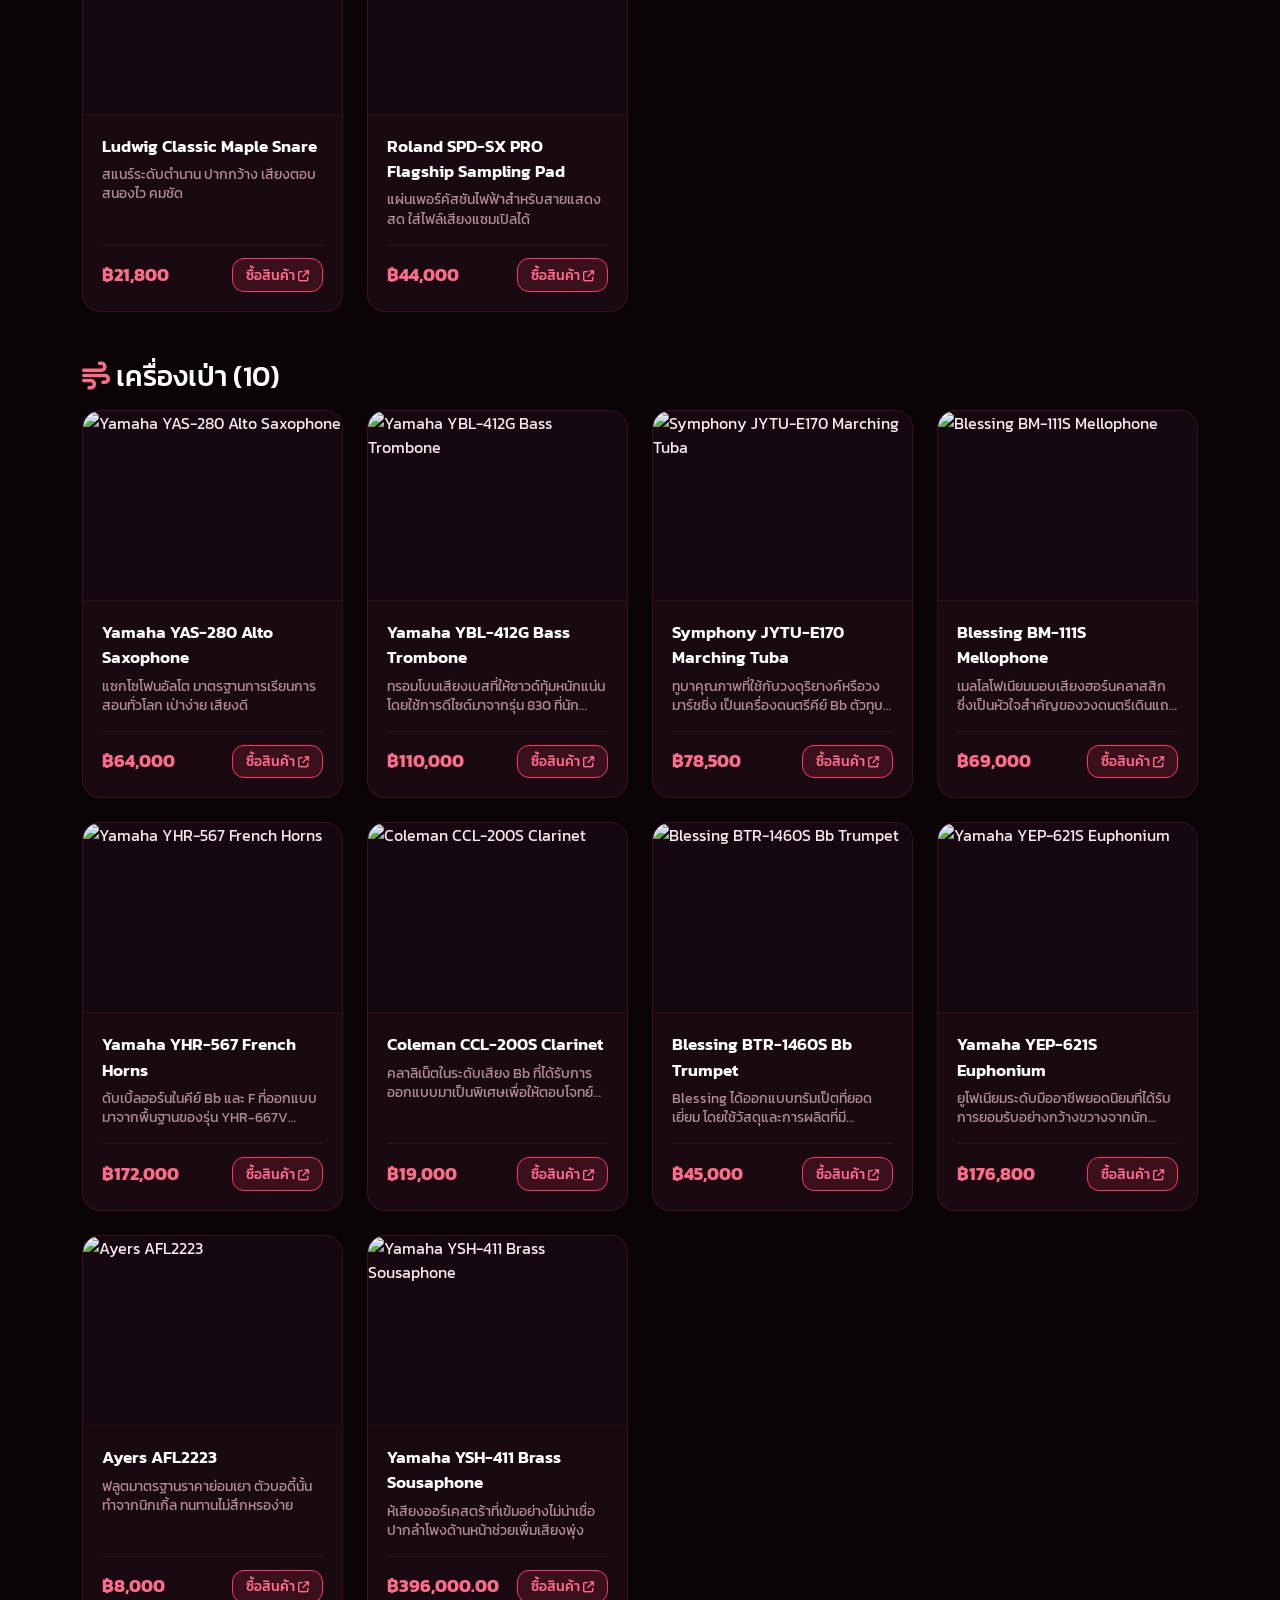
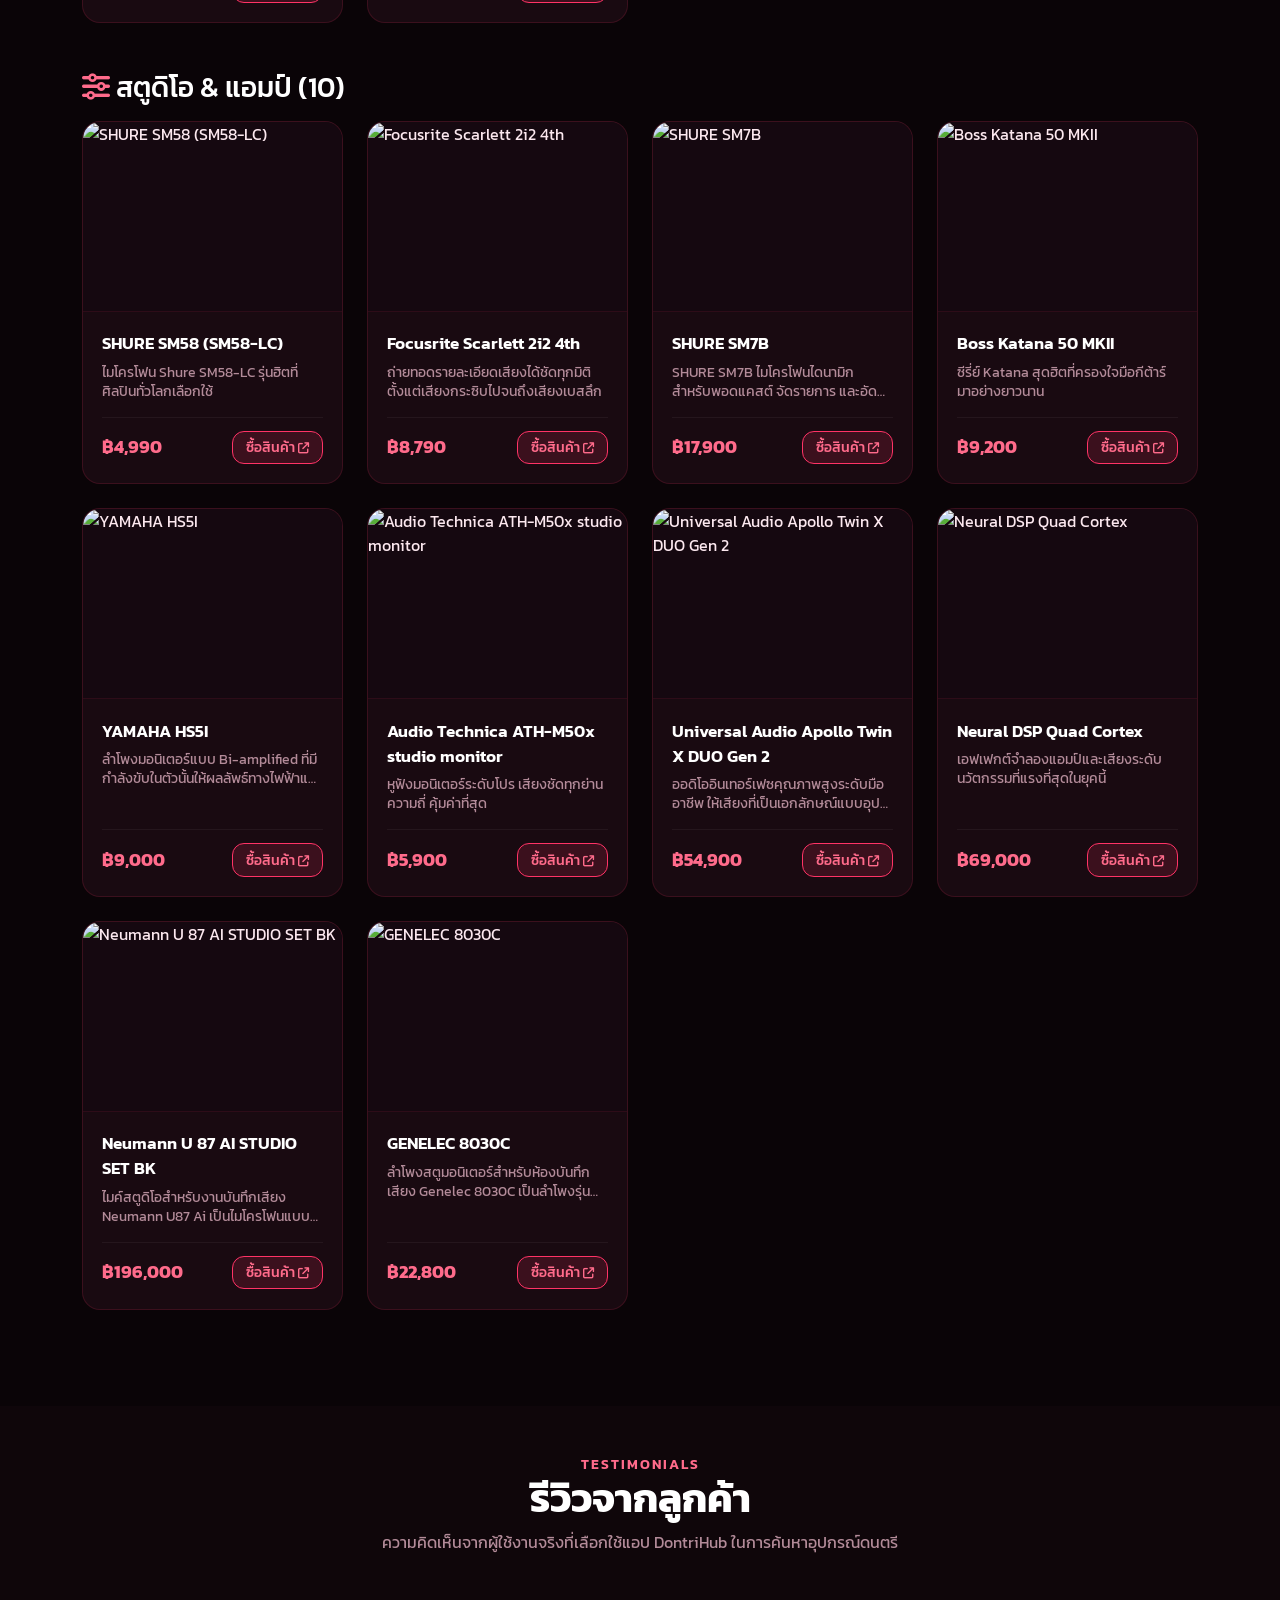
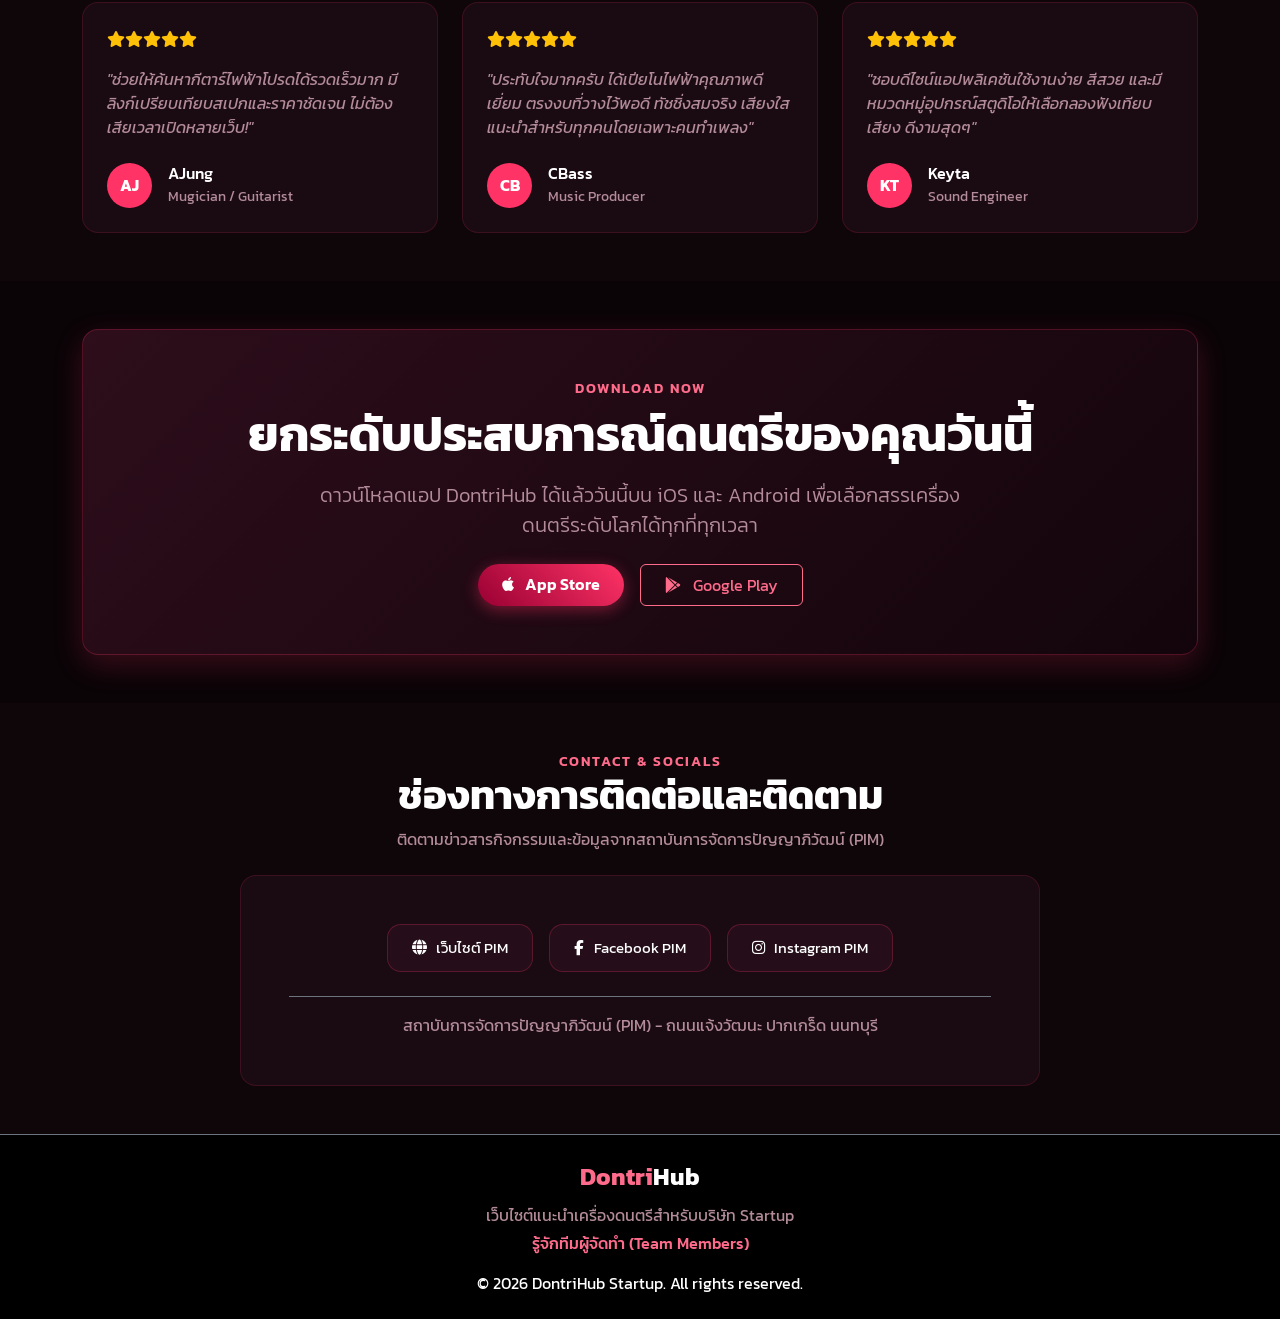
==== commit 520ec8e8: "Add files via upload" ====
--- a/index.html
+++ b/index.html
@@ -5,7 +5,7 @@
     <meta charset="UTF-8">
     <meta name="viewport" content="width=device-width, initial-scale=1.0">
     <title>DontriHub</title>
-    <link rel="icon" type="image/jpeg" href="Logo.png">    
+    <link rel="icon" type="image/jpeg" href="Logo.png">
     <!-- Bootstrap 5 CSS -->
     <link href="https://cdn.jsdelivr.net/npm/bootstrap@5.3.2/dist/css/bootstrap.min.css" rel="stylesheet">
 
@@ -60,8 +60,10 @@
                     </div>
                 </div>
                 <!-- Column 2: Interactive Vinyl / App Preview -->
+                <audio id="myMusic" src="music.mp3"></audio>
+
                 <div class="col-lg-5 col-12 d-flex justify-content-center">
-                    <div class="vinyl-wrapper">
+                    <div class="vinyl-wrapper" onclick="toggleMusic()" style="cursor: pointer;">
                         <div class="vinyl-disc">
                             <div class="vinyl-center">
                                 <i class="fa-solid fa-music"></i>
@@ -87,10 +89,11 @@
                 <div class="col-lg-4 col-md-12">
                     <div class="card feature-card h-100 p-4 text-center">
                         <div class="feature-icon mb-3">
-                           <i class="fa-solid fa-award"></i>
+                            <i class="fa-solid fa-award"></i>
                         </div>
                         <h4 class="text-white mb-3">Trust & Social Proof</h4>
-                        <p class="text-sub mb-0">อันดับเครื่องดนตรีสุดฮิตที่ได้รับการยอมรับจากนักดนตรีและผู้ใช้จริง อัปเดตข้อมูล สเปก และราคาตลาดแบบเรียลไทม์</p>
+                        <p class="text-sub mb-0">อันดับเครื่องดนตรีสุดฮิตที่ได้รับการยอมรับจากนักดนตรีและผู้ใช้จริง
+                            อัปเดตข้อมูล สเปก และราคาตลาดแบบเรียลไทม์</p>
                     </div>
                 </div>
                 <div class="col-lg-4 col-md-12">
@@ -234,7 +237,8 @@
                                 class="fa-solid fa-star"></i><i class="fa-solid fa-star"></i><i
                                 class="fa-solid fa-star"></i>
                         </div>
-                        <p class="text-sub fst-italic mb-4">"ประทับใจมากครับ ได้เปียโนไฟฟ้าคุณภาพดีเยี่ยม ตรงงบที่วางไว้พอดี ทัชชิ่งสมจริง เสียงใส แนะนำสำหรับทุกคนโดยเฉพาะคนทำเพลง"</p>
+                        <p class="text-sub fst-italic mb-4">"ประทับใจมากครับ ได้เปียโนไฟฟ้าคุณภาพดีเยี่ยม
+                            ตรงงบที่วางไว้พอดี ทัชชิ่งสมจริง เสียงใส แนะนำสำหรับทุกคนโดยเฉพาะคนทำเพลง"</p>
                         <div class="d-flex align-items-center gap-3">
                             <div
                                 class="user-avatar rounded-circle bg-pink text-white d-flex align-items-center justify-content-center fw-bold">
@@ -307,7 +311,8 @@
                     <a href="https://www.facebook.com/pimfanpage" target="_blank" class="social-btn">
                         <i class="fa-brands fa-facebook-f"></i> Facebook PIM
                     </a>
-                    <a href="https://www.instagram.com/piminstitute" target="_blank" class="social-btn">
+                    <a href="https://www.instagram.com/teampim?utm_source=ig_web_button_share_sheet&vrfl=ZDNlZDc0MzIxNw=="
+                        target="_blank" class="social-btn">
                         <i class="fa-brands fa-instagram"></i> Instagram PIM
                     </a>
                 </div>
@@ -325,7 +330,7 @@
             <p class="text-sub mb-1">เว็บไซต์แนะนำเครื่องดนตรีสำหรับบริษัท Startup</p>
             <p><a href="about.html" class="text-pink text-decoration-none fw-medium">รู้จักทีมผู้จัดทำ (Team
                     Members)</a></p>
-            <div class="copyright text-muted mt-3">© 2026 DontriHub Startup. All rights reserved.</div>
+            <div class="copyright text-white mt-3">© 2026 DontriHub Startup. All rights reserved.</div>
         </div>
     </footer>
 
@@ -333,17 +338,8 @@
     <script src="https://cdn.jsdelivr.net/npm/bootstrap@5.3.2/dist/js/bootstrap.bundle.min.js"></script>
     <!-- Custom JavaScript -->
     <script src="script.js"></script>
-    <!-- วางแท็ก audio ไว้ใน body (เปลี่ยน music.mp3 เป็นชื่อไฟล์เสียงของคุณ) -->
-<audio id="myMusic" src="music.mp3"></audio>
-
-<!-- เพิ่ม onclick="toggleMusic()" และ cursor: pointer ที่ vinyl-wrapper -->
-<div class="vinyl-wrapper" onclick="toggleMusic()" style="cursor: pointer;">
-    <div class="vinyl-disc">
-        <div class="vinyl-center">
-            <i class="fa-solid fa-music"></i>
-        </div>
-    </div>
-</div>
+
+
 </body>
 
 </html>
--- a/style.css
+++ b/style.css
@@ -20,7 +20,7 @@
     background-color: var(--bg-dark);
     color: var(--text-main);
     min-height: 100vh;
-    background-image: 
+    background-image:
         radial-gradient(circle at 15% 20%, rgba(153, 0, 51, 0.15) 0%, transparent 40%),
         radial-gradient(circle at 85% 70%, rgba(255, 51, 102, 0.1) 0%, transparent 40%);
     background-attachment: fixed;
@@ -150,8 +150,13 @@
 }
 
 @keyframes rotateVinyl {
-    from { transform: rotate(0deg); }
-    to { transform: rotate(360deg); }
+    from {
+        transform: rotate(0deg);
+    }
+
+    to {
+        transform: rotate(360deg);
+    }
 }
 
 /* Feature Cards */
@@ -191,7 +196,8 @@
     transition: all 0.3s;
 }
 
-.tab-btn.active, .tab-btn:hover {
+.tab-btn.active,
+.tab-btn:hover {
     background: linear-gradient(45deg, var(--accent-crimson), var(--accent-red));
     color: #fff;
     border-color: transparent;
@@ -328,7 +334,9 @@
 }
 
 /* Testimonials & Info Cards */
-.testimonial-card, .info-card, .contact-box {
+.testimonial-card,
+.info-card,
+.contact-box {
     background: var(--bg-card);
     border: 1px solid rgba(255, 51, 102, 0.15);
 }
@@ -403,4 +411,4 @@
 
 .max-w-800 {
     max-width: 800px;
-}
+}
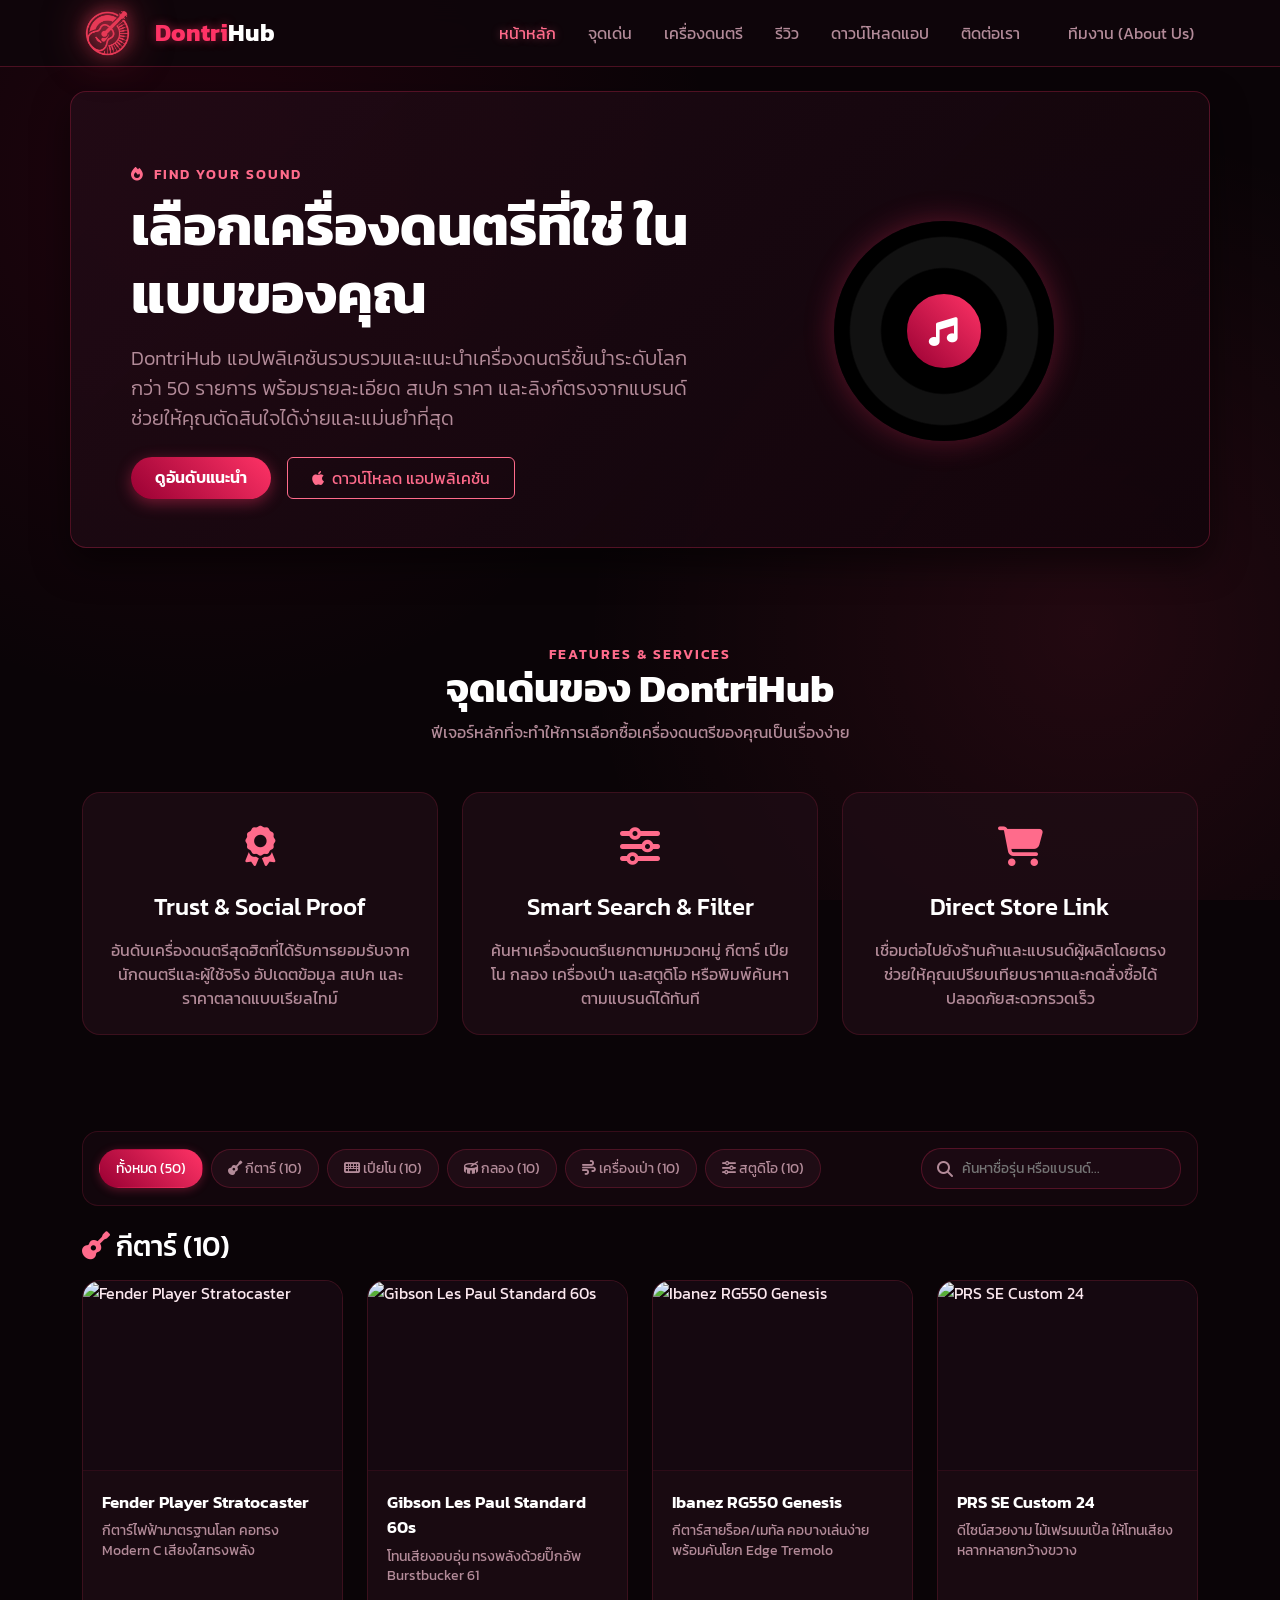
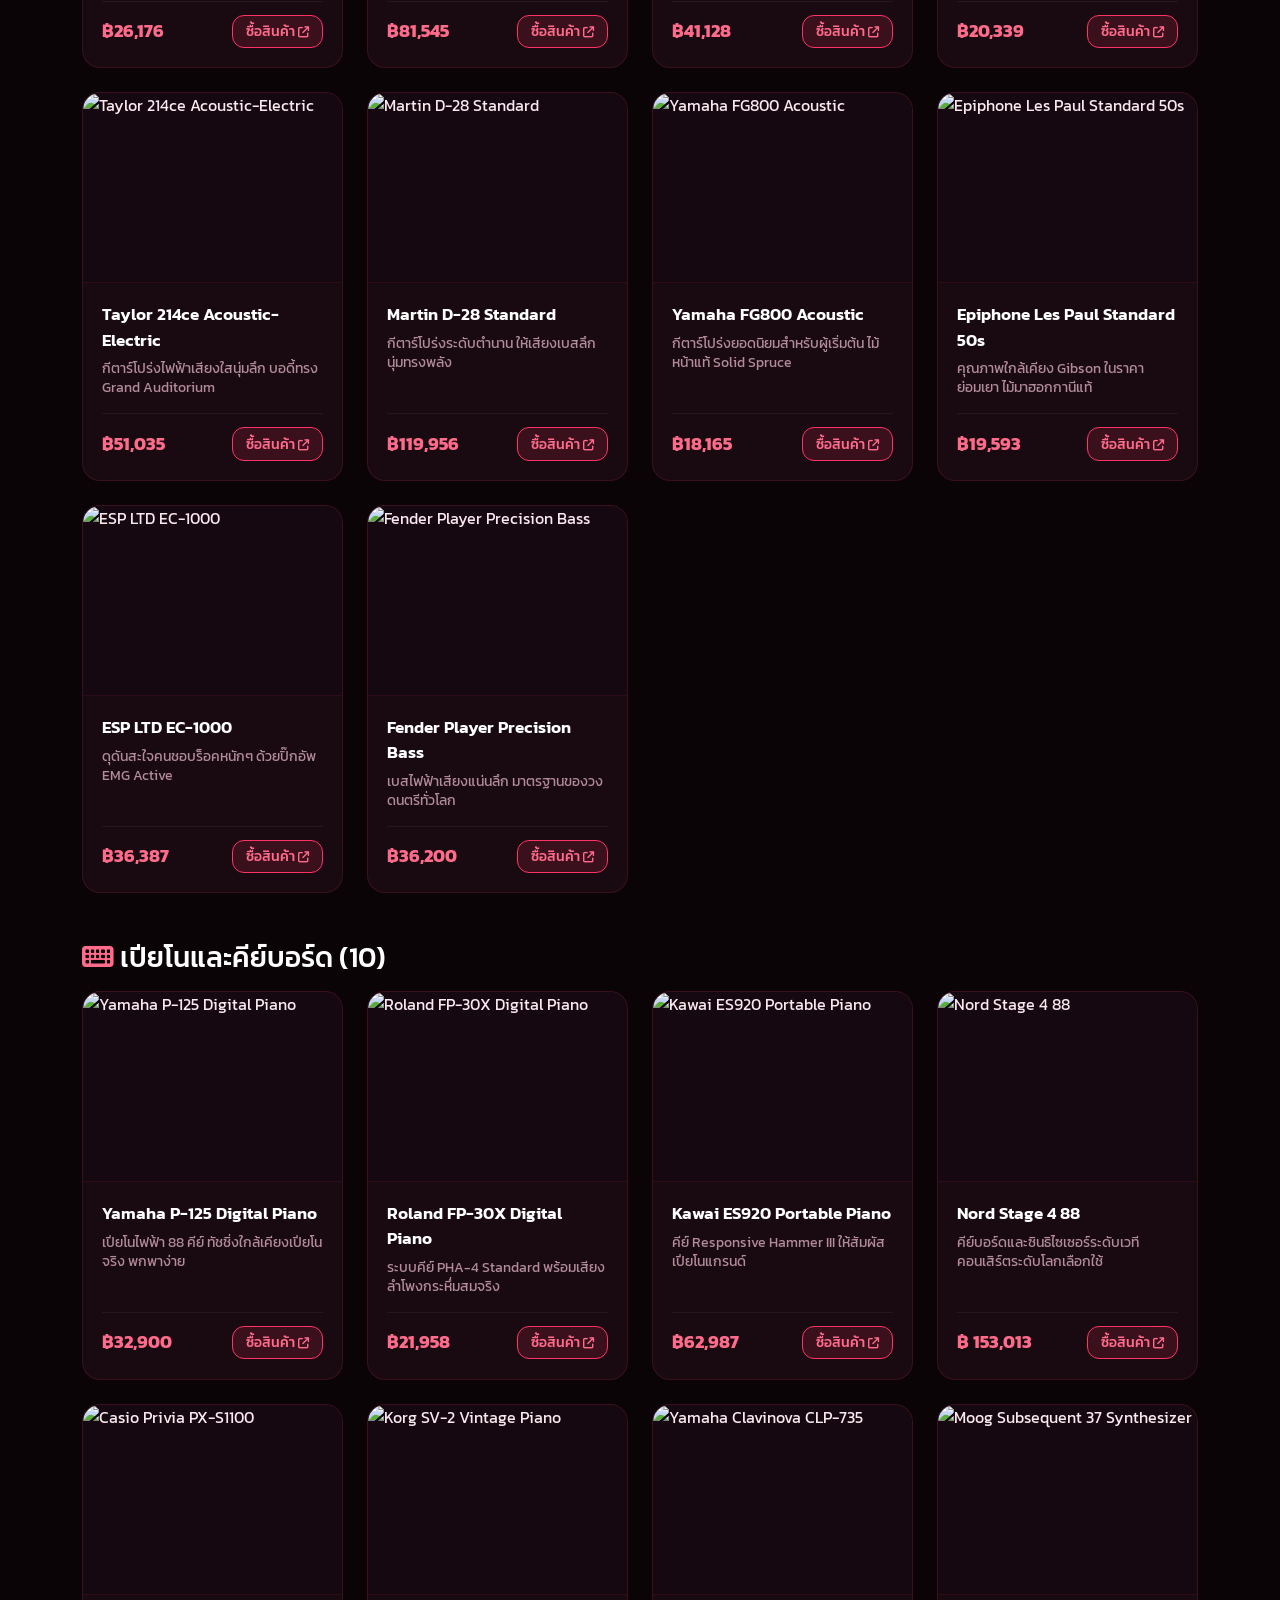
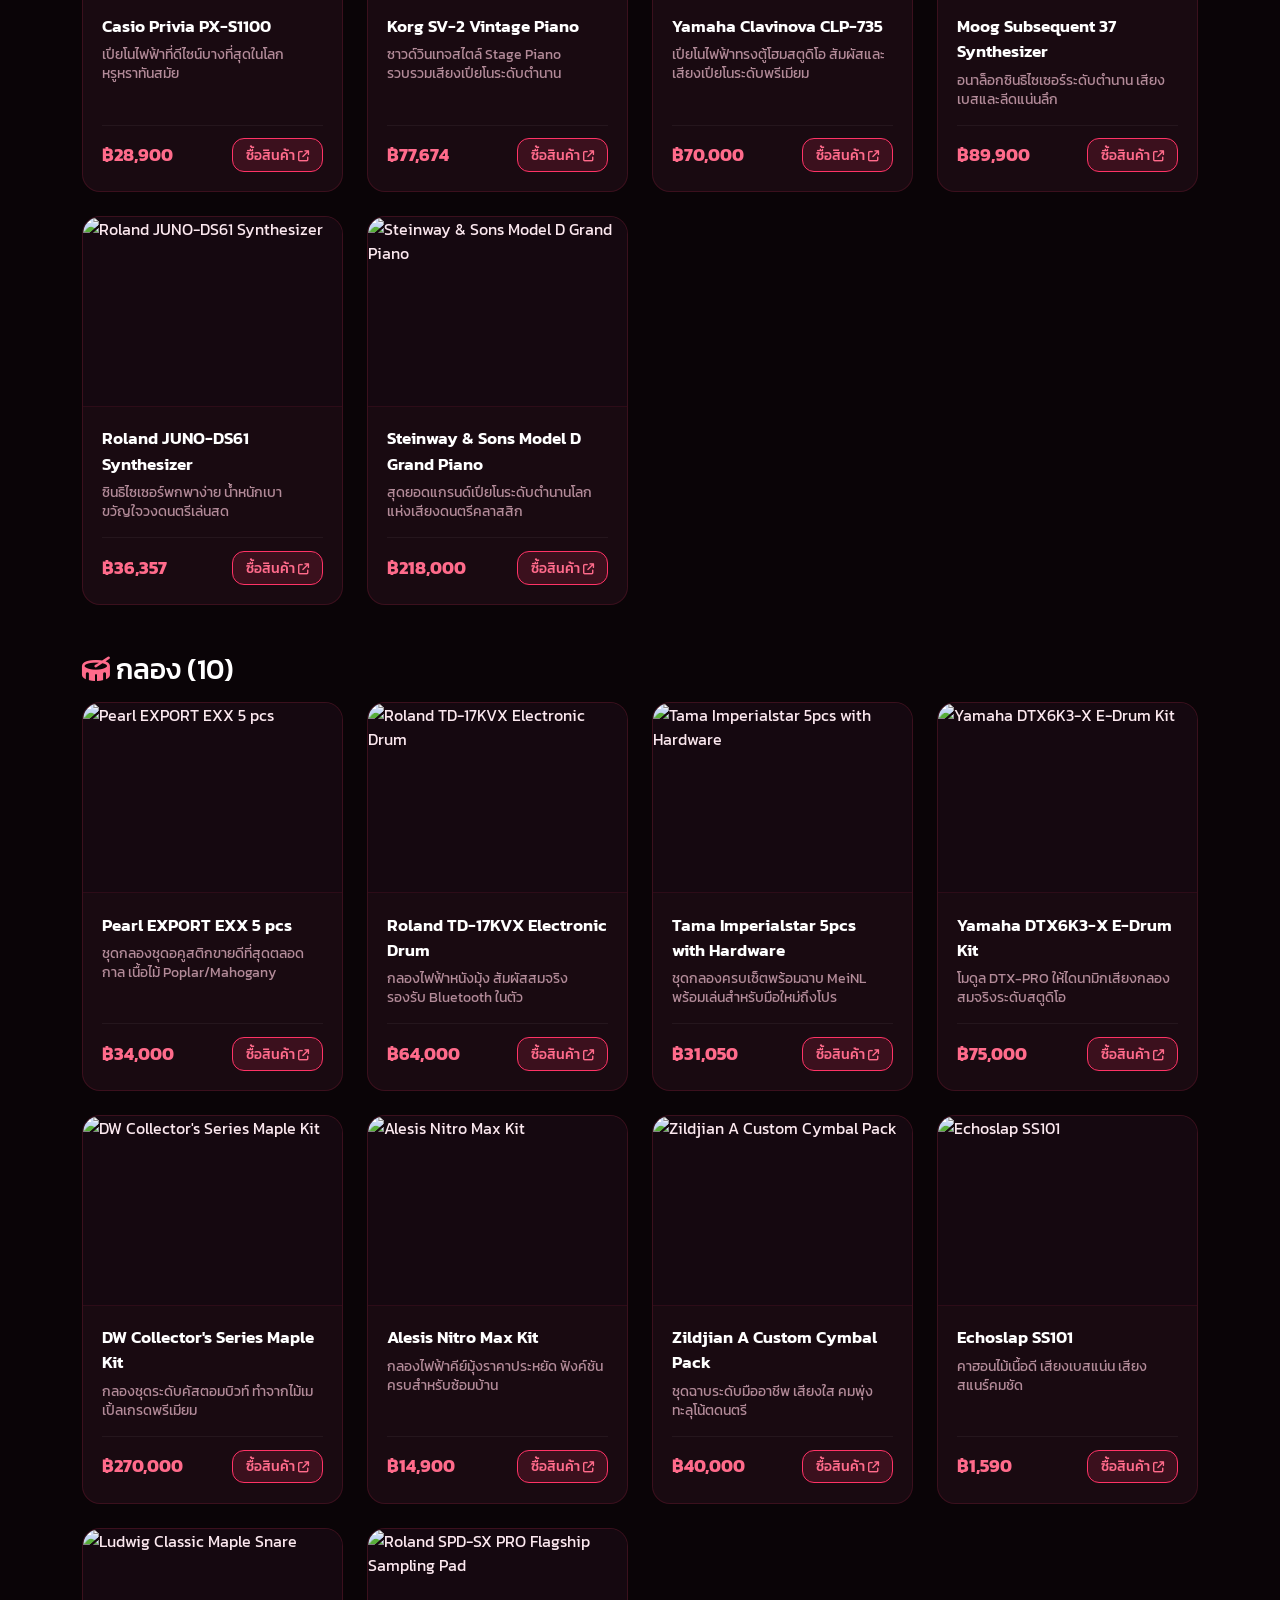
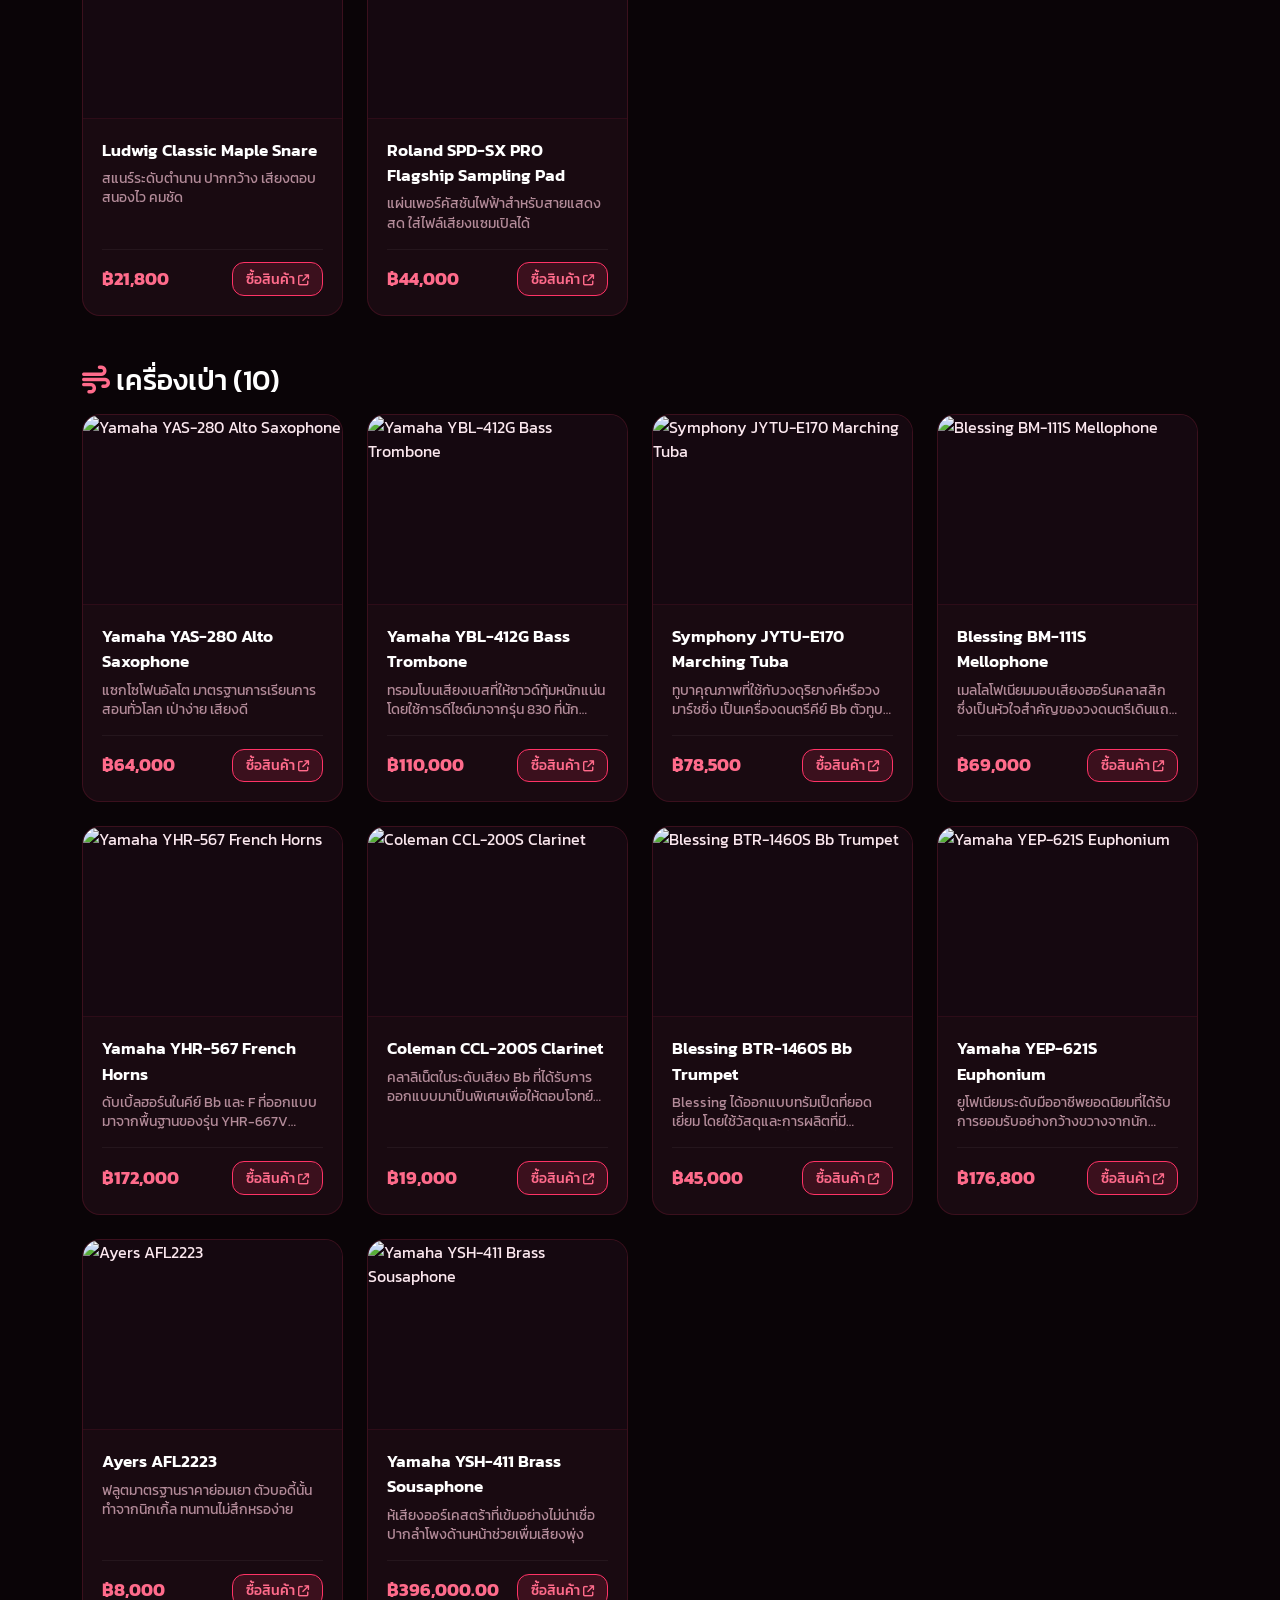
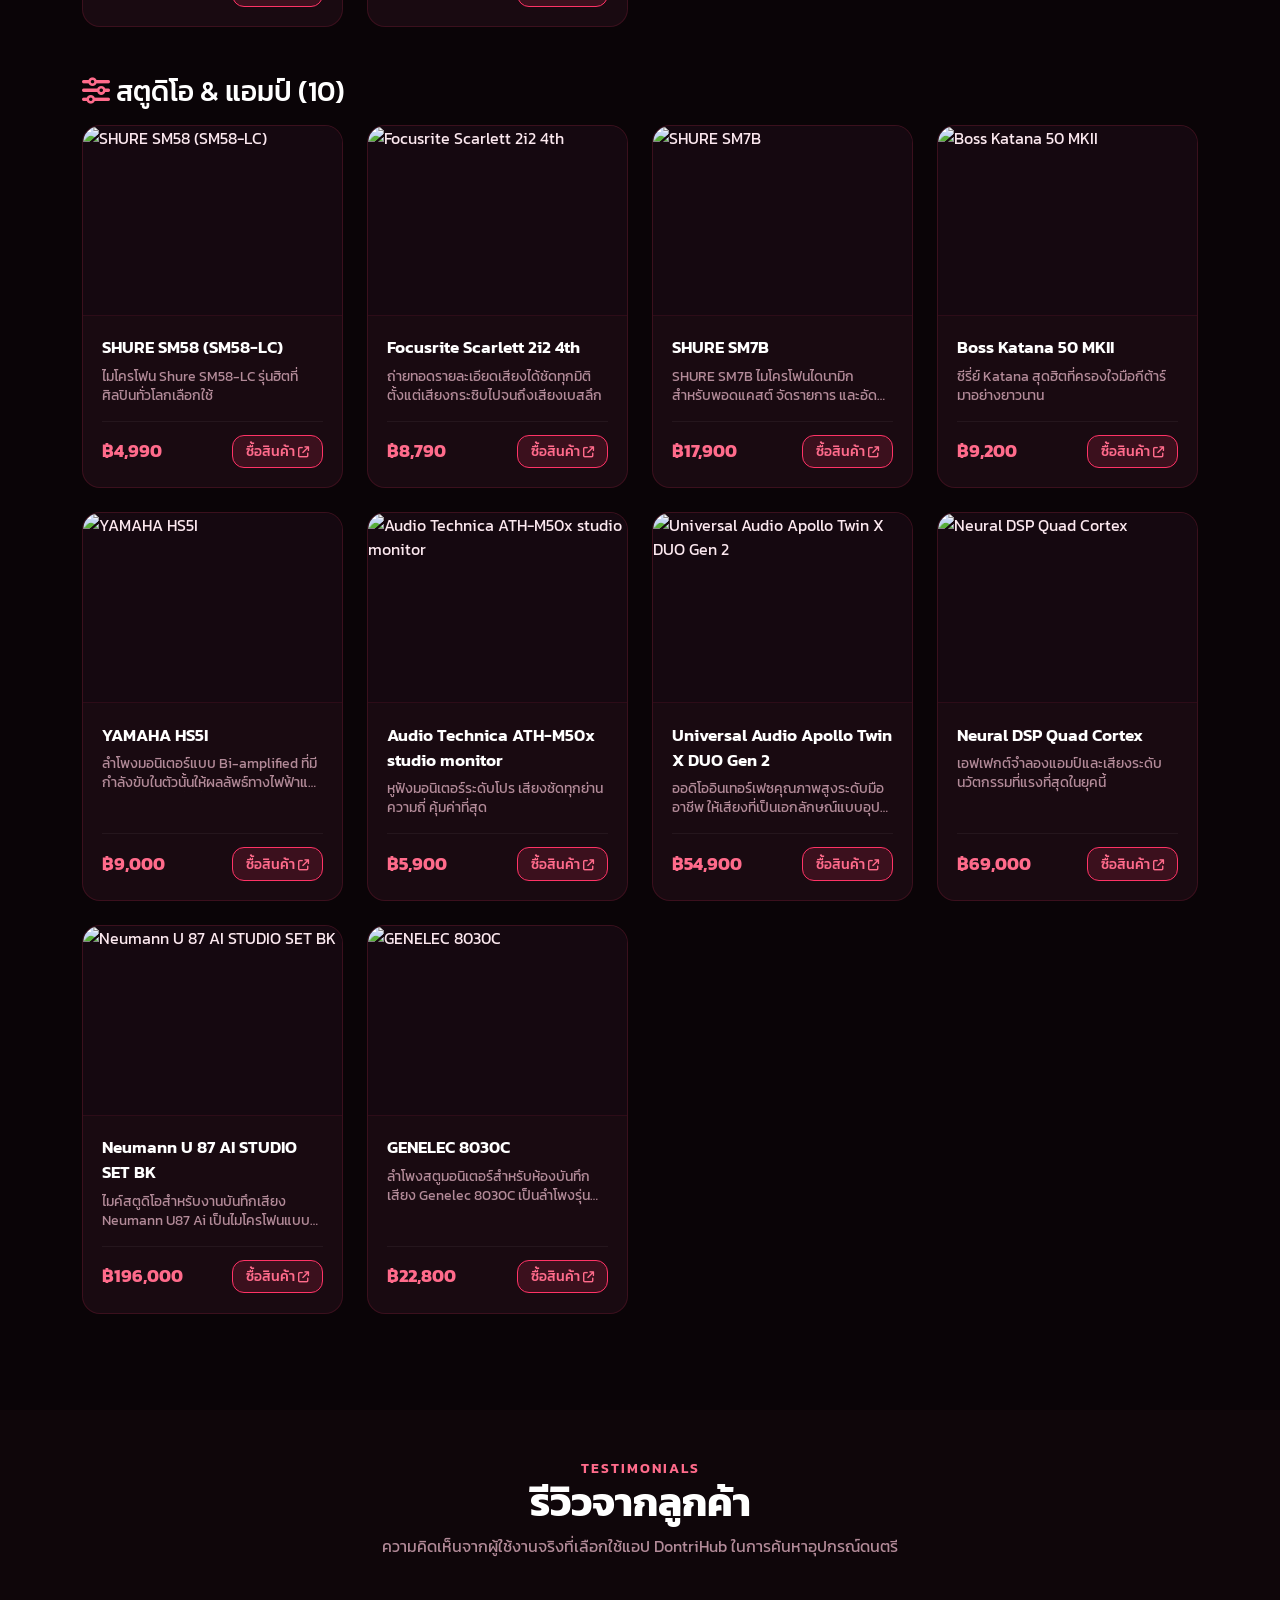
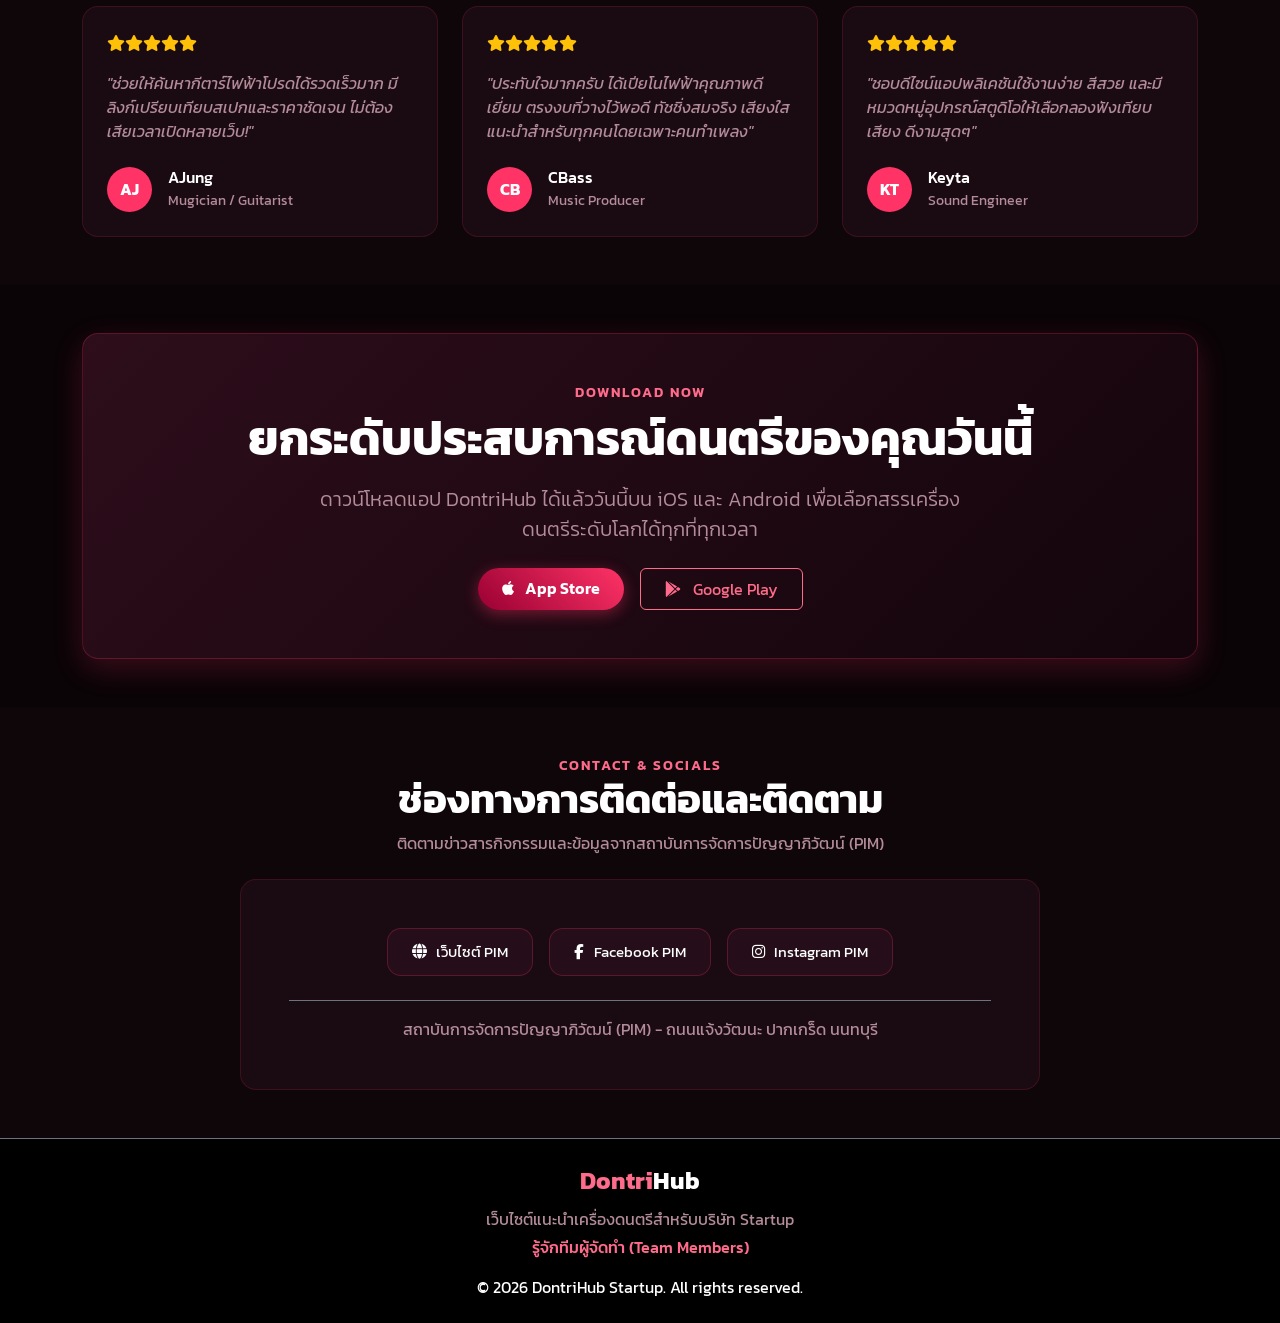
==== commit 68dd6160: "Add files via upload" ====
--- a/index.html
+++ b/index.html
@@ -22,6 +22,11 @@
     <!-- Header / Navbar -->
     <header class="sticky-top bg-dark-nav">
         <nav id="navbar-main" class="navbar navbar-expand-lg navbar-dark container py-2">
+
+            <a href="#header">
+                <img src="Logo.png" alt="DontriHub Logo" class="rounded-circle mb-10 glow-logo"
+                    style="width: 75px; height: 50px; object-fit: cover; margin-right: 10px;">
+            </a>
             <a class="navbar-brand logo fw-bold" href="#header"><span>Dontri</span>Hub</a>
             <button class="navbar-toggler" type="button" data-bs-toggle="collapse" data-bs-target="#navbarNav">
                 <span class="navbar-toggler-icon"></span>
--- a/style.css
+++ b/style.css
@@ -411,4 +411,13 @@
 
 .max-w-800 {
     max-width: 800px;
+}
+
+.glow-logo {
+    filter: drop-shadow(0 0 8px rgba(240, 62, 92, 0.8)) drop-shadow(0 0 20px rgba(240, 62, 92, 0.5));
+    transition: filter 0.3s ease;
+}
+
+.glow-logo:hover {
+    filter: drop-shadow(0 0 12px rgba(240, 62, 92, 1.0)) drop-shadow(0 0 30px rgba(240, 62, 92, 0.8));
 }
